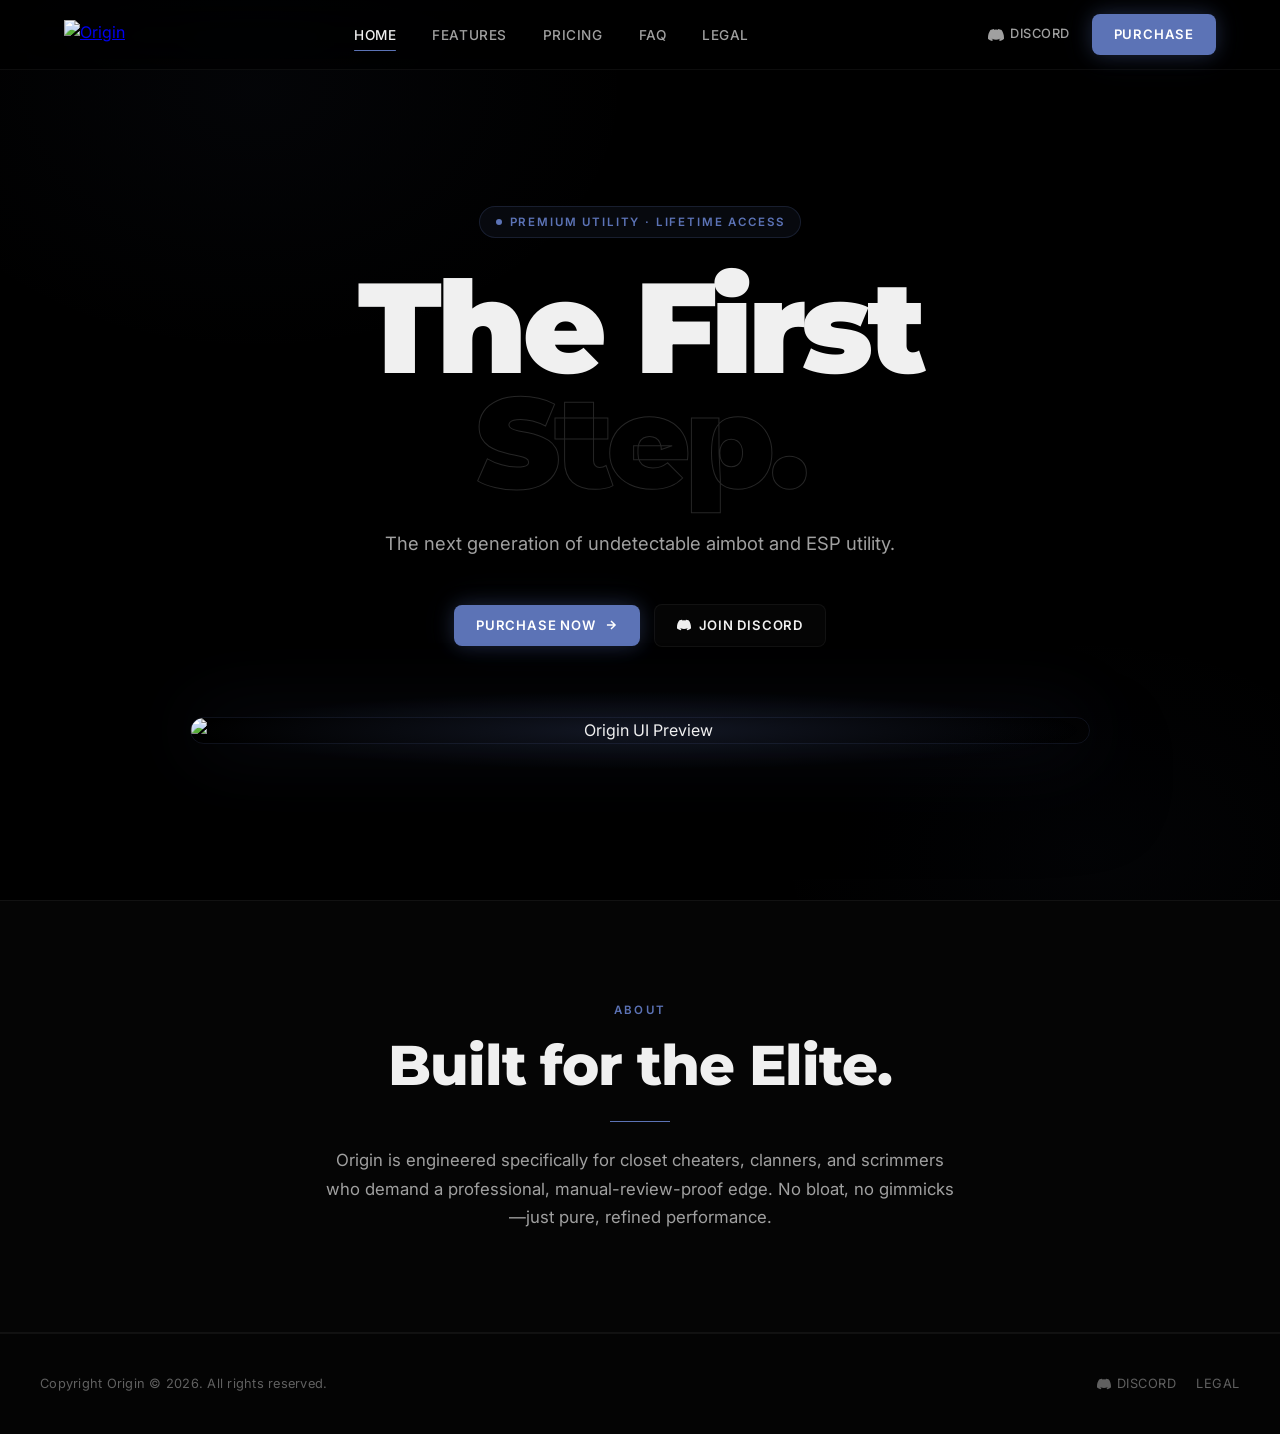
==== index.html @ 865470d0 "Update index.html" ====
<!DOCTYPE html>
<html lang="en">
<head>
  <meta charset="UTF-8" />
  <meta name="viewport" content="width=device-width, initial-scale=1.0" />
  <title>Origin | The First Step</title>
  <meta name="description" content="The next generation of undetectable aimbot and ESP utility." />

  <!-- Open Graph -->
  <meta property="og:title" content="Origin | The First Step" />
  <meta property="og:description" content="The next generation of undetectable aimbot and ESP utility." />
  <meta property="og:image" content="https://raw.githubusercontent.com/tryorigin/origin-stuffz/refs/heads/main/Untitled.png" />
  <meta property="og:type" content="website" />
  <meta name="theme-color" content="#5C73B6" />

  <link rel="stylesheet" href="style.css" />
  <link rel="preconnect" href="https://fonts.googleapis.com" />
  <link rel="preconnect" href="https://fonts.gstatic.com" crossorigin />
  <link href="https://fonts.googleapis.com/css2?family=Montserrat:wght@300;400;500;600;700;800;900&family=Inter:wght@300;400;500;600&display=swap" rel="stylesheet" />
</head>
<body>

<!-- Ambient Background -->
<div class="ambient-bg"></div>

<div class="page-wrapper">

  <!-- Navigation -->
  <nav>
    <div class="nav-inner">
      <a class="nav-logo" href="index.html">
        <img src="https://raw.githubusercontent.com/tryorigin/origin-stuffz/refs/heads/main/Untitled.png" alt="Origin" />
      </a>

      <ul class="nav-links">
        <li><a href="index.html">Home</a></li>
        <li><a href="features.html">Features</a></li>
        <li><a href="pricing.html">Pricing</a></li>
        <li><a href="faq.html">FAQ</a></li>
        <li><a href="legal.html">Legal</a></li>
      </ul>

      <div class="nav-right">
        <a class="nav-discord" href="https://discord.gg/GnJSjfkYec" target="_blank" rel="noopener">
          <svg viewBox="0 0 24 24" fill="currentColor"><path d="M20.317 4.37a19.791 19.791 0 0 0-4.885-1.515.074.074 0 0 0-.079.037c-.21.375-.444.864-.608 1.25a18.27 18.27 0 0 0-5.487 0 12.64 12.64 0 0 0-.617-1.25.077.077 0 0 0-.079-.037A19.736 19.736 0 0 0 3.677 4.37a.07.07 0 0 0-.032.027C.533 9.046-.32 13.58.099 18.057.1 18.08.11 18.1.12 18.12a19.9 19.9 0 0 0 5.993 3.03.078.078 0 0 0 .084-.028c.462-.63.874-1.295 1.226-1.994a.076.076 0 0 0-.041-.106 13.107 13.107 0 0 1-1.872-.892.077.077 0 0 1-.008-.128 10.2 10.2 0 0 0 .372-.292.074.074 0 0 1 .077-.01c3.928 1.793 8.18 1.793 12.062 0a.074.074 0 0 1 .078.01c.12.098.246.198.373.292a.077.077 0 0 1-.006.127 12.299 12.299 0 0 1-1.873.892.077.077 0 0 0-.041.107c.36.698.772 1.362 1.225 1.993a.076.076 0 0 0 .084.028 19.839 19.839 0 0 0 6.002-3.03.077.077 0 0 0 .032-.054c.5-5.177-.838-9.674-3.549-13.66a.061.061 0 0 0-.031-.03z"/></svg>
          Discord
        </a>
        <a class="btn btn-primary" href="pricing.html" target="_blank" rel="noopener">Purchase</a>
      </div>

      <button class="hamburger" id="hamburger" aria-label="Menu">
        <span></span><span></span><span></span>
      </button>
    </div>
  </nav>

  <!-- Mobile Menu -->
  <div class="mobile-menu" id="mobileMenu">
    <a href="index.html">Home</a>
    <a href="features.html">Features</a>
    <a href="pricing.html">Pricing</a>
    <a href="faq.html">FAQ</a>
    <a href="legal.html">Legal</a>
    <div class="mobile-menu-divider"></div>
    <a href="https://discord.gg/GnJSjfkYec" target="_blank" rel="noopener">Discord</a>
    <a class="btn btn-primary" href="pricing.html" target="_blank" rel="noopener">Purchase Now</a>
  </div>

  <main>
    <!-- Hero -->
    <section class="hero">
      <div class="hero-eyebrow reveal">Premium Utility &middot; Lifetime Access</div>

      <h1 class="hero-title reveal reveal-delay-1">
        The First<br /><span>Step.</span>
      </h1>

      <p class="hero-subtitle reveal reveal-delay-2">
        The next generation of undetectable aimbot and ESP utility.
      </p>

      <div class="hero-buttons reveal reveal-delay-3">
        <a class="btn btn-primary" href="pricing.html" target="_blank" rel="noopener">
          Purchase Now
          <svg width="14" height="14" viewBox="0 0 24 24" fill="none" stroke="currentColor" stroke-width="2.5"><path d="M5 12h14M12 5l7 7-7 7"/></svg>
        </a>
        <a class="btn btn-secondary" href="https://discord.gg/GnJSjfkYec" target="_blank" rel="noopener">
          <svg width="14" height="14" viewBox="0 0 24 24" fill="currentColor"><path d="M20.317 4.37a19.791 19.791 0 0 0-4.885-1.515.074.074 0 0 0-.079.037c-.21.375-.444.864-.608 1.25a18.27 18.27 0 0 0-5.487 0 12.64 12.64 0 0 0-.617-1.25.077.077 0 0 0-.079-.037A19.736 19.736 0 0 0 3.677 4.37a.07.07 0 0 0-.032.027C.533 9.046-.32 13.58.099 18.057.1 18.08.11 18.1.12 18.12a19.9 19.9 0 0 0 5.993 3.03.078.078 0 0 0 .084-.028c.462-.63.874-1.295 1.226-1.994a.076.076 0 0 0-.041-.106 13.107 13.107 0 0 1-1.872-.892.077.077 0 0 1-.008-.128 10.2 10.2 0 0 0 .372-.292.074.074 0 0 1 .077-.01c3.928 1.793 8.18 1.793 12.062 0a.074.074 0 0 1 .078.01c.12.098.246.198.373.292a.077.077 0 0 1-.006.127 12.299 12.299 0 0 1-1.873.892.077.077 0 0 0-.041.107c.36.698.772 1.362 1.225 1.993a.076.076 0 0 0 .084.028 19.839 19.839 0 0 0 6.002-3.03.077.077 0 0 0 .032-.054c.5-5.177-.838-9.674-3.549-13.66a.061.061 0 0 0-.031-.03z"/></svg>
          Join Discord
        </a>
      </div>

      <!-- UI Image -->
      <div class="hero-image-wrap reveal reveal-delay-4">
        <img
          src="https://raw.githubusercontent.com/tryorigin/origin-stuffz/refs/heads/main/Adobe%20Express%20-%20file.png"
          alt="Origin UI Preview"
          loading="lazy"
        />
      </div>
    </section>

    <!-- About -->
    <section class="about-section">
      <div class="section-inner">
        <span class="section-label reveal">About</span>
        <h2 class="section-title reveal reveal-delay-1">Built for the Elite.</h2>
        <div class="divider divider-center reveal reveal-delay-2"></div>
        <p class="section-subtitle reveal reveal-delay-3">
          Origin is engineered specifically for closet cheaters, clanners, and scrimmers who demand a professional, manual-review-proof edge. No bloat, no gimmicks—just pure, refined performance.
        </p>
      </div>
    </section>
  </main>

  <!-- Footer -->
  <footer>
    <div class="footer-inner">
      <span class="footer-copy">Copyright Origin &copy; 2026. All rights reserved.</span>
      <div class="footer-links">
        <a href="https://discord.gg/GnJSjfkYec" target="_blank" rel="noopener">
          <svg viewBox="0 0 24 24" fill="currentColor"><path d="M20.317 4.37a19.791 19.791 0 0 0-4.885-1.515.074.074 0 0 0-.079.037c-.21.375-.444.864-.608 1.25a18.27 18.27 0 0 0-5.487 0 12.64 12.64 0 0 0-.617-1.25.077.077 0 0 0-.079-.037A19.736 19.736 0 0 0 3.677 4.37a.07.07 0 0 0-.032.027C.533 9.046-.32 13.58.099 18.057.1 18.08.11 18.1.12 18.12a19.9 19.9 0 0 0 5.993 3.03.078.078 0 0 0 .084-.028c.462-.63.874-1.295 1.226-1.994a.076.076 0 0 0-.041-.106 13.107 13.107 0 0 1-1.872-.892.077.077 0 0 1-.008-.128 10.2 10.2 0 0 0 .372-.292.074.074 0 0 1 .077-.01c3.928 1.793 8.18 1.793 12.062 0a.074.074 0 0 1 .078.01c.12.098.246.198.373.292a.077.077 0 0 1-.006.127 12.299 12.299 0 0 1-1.873.892.077.077 0 0 0-.041.107c.36.698.772 1.362 1.225 1.993a.076.076 0 0 0 .084.028 19.839 19.839 0 0 0 6.002-3.03.077.077 0 0 0 .032-.054c.5-5.177-.838-9.674-3.549-13.66a.061.061 0 0 0-.031-.03z"/></svg>
          Discord
        </a>
        <a href="legal.html">Legal</a>
      </div>
    </div>
  </footer>

</div><!-- /.page-wrapper -->

<script src="script.js"></script>
</body>
</html>
---- style.css ----
/* ===== ORIGIN GLOBAL STYLESHEET ===== */

@import url('https://fonts.googleapis.com/css2?family=Montserrat:wght@300;400;500;600;700;800;900&family=Inter:wght@300;400;500;600&display=swap');

/* ===== RESET & BASE ===== */
*, *::before, *::after {
  margin: 0;
  padding: 0;
  box-sizing: border-box;
}

:root {
  --accent: #5C73B6;
  --accent-dim: rgba(92, 115, 182, 0.15);
  --accent-glow: rgba(92, 115, 182, 0.4);
  --bg: #000000;
  --bg-1: #050505;
  --bg-2: #0A0A0A;
  --glass-bg: rgba(255, 255, 255, 0.02);
  --glass-border: rgba(255, 255, 255, 0.05);
  --glass-border-hover: rgba(92, 115, 182, 0.35);
  --text-primary: #F0F0F0;
  --text-muted: #A0A0A0;
  --text-dim: #606060;
  --font-display: 'Montserrat', sans-serif;
  --font-body: 'Inter', sans-serif;
  --nav-h: 70px;
  --radius: 14px;
  --transition: 0.3s cubic-bezier(0.4, 0, 0.2, 1);
}

html {
  scroll-behavior: smooth;
  font-size: 16px;
}

body {
  background: var(--bg);
  color: var(--text-primary);
  font-family: var(--font-body);
  line-height: 1.6;
  min-height: 100vh;
  overflow-x: hidden;
  opacity: 0;
  transition: opacity 0.4s ease;
}

body.loaded {
  opacity: 1;
}

/* ===== SCROLLBAR ===== */
::-webkit-scrollbar {
  width: 6px;
}
::-webkit-scrollbar-track {
  background: var(--bg-1);
}
::-webkit-scrollbar-thumb {
  background: rgba(92, 115, 182, 0.4);
  border-radius: 3px;
}
::-webkit-scrollbar-thumb:hover {
  background: var(--accent);
}

/* ===== TEXT SELECTION ===== */
::selection {
  background: var(--accent);
  color: #fff;
}

/* ===== AMBIENT BACKGROUND ===== */
.ambient-bg {
  position: fixed;
  inset: 0;
  pointer-events: none;
  z-index: 0;
  overflow: hidden;
}

.ambient-bg::before {
  content: '';
  position: absolute;
  top: -20%;
  left: -10%;
  width: 60%;
  height: 60%;
  background: radial-gradient(ellipse at center, rgba(92, 115, 182, 0.04) 0%, transparent 70%);
  animation: pulse 8s ease-in-out infinite alternate;
  border-radius: 50%;
}

.ambient-bg::after {
  content: '';
  position: absolute;
  bottom: -20%;
  right: -10%;
  width: 50%;
  height: 50%;
  background: radial-gradient(ellipse at center, rgba(92, 115, 182, 0.03) 0%, transparent 70%);
  animation: pulse 10s ease-in-out infinite alternate-reverse;
  border-radius: 50%;
}

@keyframes pulse {
  0% { transform: scale(1) translate(0, 0); opacity: 0.6; }
  100% { transform: scale(1.15) translate(2%, 3%); opacity: 1; }
}

/* ===== MAIN CONTENT WRAPPER ===== */
.page-wrapper {
  position: relative;
  z-index: 1;
  min-height: 100vh;
  display: flex;
  flex-direction: column;
}

main {
  flex: 1;
}

/* ===== NAVIGATION ===== */
nav {
  position: fixed;
  top: 0;
  left: 0;
  right: 0;
  height: var(--nav-h);
  z-index: 100;
  backdrop-filter: blur(25px);
  -webkit-backdrop-filter: blur(25px);
  background: rgba(0, 0, 0, 0.6);
  border-bottom: 1px solid var(--glass-border);
  transition: background var(--transition);
}

.nav-inner {
  max-width: 1200px;
  margin: 0 auto;
  height: 100%;
  display: flex;
  align-items: center;
  justify-content: space-between;
  padding: 0 24px;
  gap: 20px;
}

.nav-logo img {
  height: 30px;
  display: block;
  filter: brightness(1);
  transition: filter var(--transition);
}
.nav-logo img:hover { filter: brightness(1.2); }

.nav-links {
  display: flex;
  align-items: center;
  gap: 8px;
  list-style: none;
}

.nav-links a {
  color: var(--text-muted);
  text-decoration: none;
  font-family: var(--font-body);
  font-size: 0.85rem;
  font-weight: 500;
  letter-spacing: 0.04em;
  padding: 6px 14px;
  border-radius: 6px;
  transition: color var(--transition), background var(--transition);
  text-transform: uppercase;
  position: relative;
}

.nav-links a:hover {
  color: var(--text-primary);
  background: rgba(255,255,255,0.03);
}

.nav-links a.active {
  color: var(--text-primary);
}

.nav-links a.active::after {
  content: '';
  position: absolute;
  bottom: -2px;
  left: 14px;
  right: 14px;
  height: 1px;
  background: var(--accent);
  border-radius: 1px;
}

.nav-right {
  display: flex;
  align-items: center;
  gap: 12px;
}

.nav-discord {
  color: var(--text-muted);
  text-decoration: none;
  font-size: 0.8rem;
  font-weight: 500;
  letter-spacing: 0.04em;
  text-transform: uppercase;
  display: flex;
  align-items: center;
  gap: 6px;
  padding: 6px 10px;
  border-radius: 6px;
  transition: color var(--transition);
}
.nav-discord:hover { color: var(--text-primary); }
.nav-discord svg { width: 16px; height: 16px; }

/* ===== BUTTONS ===== */
.btn {
  display: inline-flex;
  align-items: center;
  justify-content: center;
  gap: 8px;
  padding: 10px 22px;
  border-radius: 8px;
  font-family: var(--font-body);
  font-size: 0.82rem;
  font-weight: 600;
  letter-spacing: 0.06em;
  text-transform: uppercase;
  text-decoration: none;
  cursor: pointer;
  border: none;
  transition: all var(--transition);
  white-space: nowrap;
  position: relative;
  overflow: hidden;
}

.btn-primary {
  background: var(--accent);
  color: #fff;
  box-shadow: 0 0 20px rgba(92, 115, 182, 0.3), 0 0 40px rgba(92, 115, 182, 0.1);
}

.btn-primary:hover {
  background: #6a84cc;
  box-shadow: 0 0 30px rgba(92, 115, 182, 0.5), 0 0 60px rgba(92, 115, 182, 0.2);
  transform: translateY(-1px);
}

.btn-primary:active { transform: translateY(0); }

.btn-secondary {
  background: var(--glass-bg);
  color: var(--text-primary);
  border: 1px solid var(--glass-border);
  backdrop-filter: blur(10px);
}

.btn-secondary:hover {
  border-color: rgba(92, 115, 182, 0.3);
  background: rgba(92, 115, 182, 0.06);
  color: #fff;
}

/* ===== HAMBURGER MENU ===== */
.hamburger {
  display: none;
  flex-direction: column;
  gap: 5px;
  cursor: pointer;
  padding: 8px;
  border-radius: 6px;
  background: none;
  border: none;
  transition: background var(--transition);
}
.hamburger:hover { background: rgba(255,255,255,0.04); }
.hamburger span {
  display: block;
  width: 22px;
  height: 1.5px;
  background: var(--text-muted);
  border-radius: 2px;
  transition: all 0.3s ease;
}
.hamburger.open span:nth-child(1) { transform: translateY(6.5px) rotate(45deg); }
.hamburger.open span:nth-child(2) { opacity: 0; }
.hamburger.open span:nth-child(3) { transform: translateY(-6.5px) rotate(-45deg); }

.mobile-menu {
  display: none;
  position: fixed;
  top: var(--nav-h);
  left: 0;
  right: 0;
  background: rgba(5, 5, 5, 0.97);
  backdrop-filter: blur(25px);
  border-bottom: 1px solid var(--glass-border);
  z-index: 99;
  padding: 20px 24px 30px;
  flex-direction: column;
  gap: 4px;
}

.mobile-menu.open { display: flex; }

.mobile-menu a {
  color: var(--text-muted);
  text-decoration: none;
  font-size: 0.9rem;
  font-weight: 500;
  letter-spacing: 0.04em;
  text-transform: uppercase;
  padding: 12px 14px;
  border-radius: 8px;
  transition: all var(--transition);
  border: 1px solid transparent;
}

.mobile-menu a:hover,
.mobile-menu a.active {
  color: var(--text-primary);
  background: var(--glass-bg);
  border-color: var(--glass-border);
}

.mobile-menu-divider {
  height: 1px;
  background: var(--glass-border);
  margin: 12px 0;
}

.mobile-menu .btn {
  width: 100%;
  margin-top: 4px;
}

/* ===== SECTIONS ===== */
section {
  padding: 100px 24px;
}

.section-inner {
  max-width: 1200px;
  margin: 0 auto;
}

.section-label {
  font-family: var(--font-body);
  font-size: 0.72rem;
  font-weight: 600;
  letter-spacing: 0.18em;
  text-transform: uppercase;
  color: var(--accent);
  margin-bottom: 16px;
  display: block;
}

.section-title {
  font-family: var(--font-display);
  font-size: clamp(2rem, 5vw, 3.5rem);
  font-weight: 800;
  letter-spacing: -0.02em;
  color: var(--text-primary);
  line-height: 1.1;
  margin-bottom: 20px;
}

.section-subtitle {
  font-size: 1rem;
  color: var(--text-muted);
  max-width: 560px;
  line-height: 1.7;
}

/* ===== GLASS CARD ===== */
.glass-card {
  background: var(--glass-bg);
  border: 1px solid var(--glass-border);
  border-radius: var(--radius);
  backdrop-filter: blur(25px);
  -webkit-backdrop-filter: blur(25px);
  transition: border-color var(--transition), box-shadow var(--transition);
  position: relative;
  overflow: hidden;
}

.glass-card:hover {
  border-color: var(--glass-border-hover);
}

/* Mouse glow effect on cards */
.glass-card .card-glow {
  position: absolute;
  inset: 0;
  pointer-events: none;
  opacity: 0;
  transition: opacity 0.3s ease;
  border-radius: var(--radius);
}

.glass-card:hover .card-glow {
  opacity: 1;
}

/* ===== SCROLL ANIMATIONS ===== */
.reveal {
  opacity: 0;
  transform: translateY(30px);
  transition: opacity 0.7s cubic-bezier(0.4, 0, 0.2, 1), transform 0.7s cubic-bezier(0.4, 0, 0.2, 1);
}

.reveal.visible {
  opacity: 1;
  transform: translateY(0);
}

.reveal-delay-1 { transition-delay: 0.1s; }
.reveal-delay-2 { transition-delay: 0.2s; }
.reveal-delay-3 { transition-delay: 0.3s; }
.reveal-delay-4 { transition-delay: 0.4s; }
.reveal-delay-5 { transition-delay: 0.5s; }

/* ===== DIVIDER ===== */
.divider {
  width: 60px;
  height: 1px;
  background: var(--accent);
  opacity: 0.4;
  margin: 24px 0;
}

.divider-center { margin: 24px auto; }

/* ===== FOOTER ===== */
footer {
  border-top: 1px solid var(--glass-border);
  padding: 40px 24px;
  background: rgba(5,5,5,0.8);
  position: relative;
  z-index: 1;
}

.footer-inner {
  max-width: 1200px;
  margin: 0 auto;
  display: flex;
  align-items: center;
  justify-content: space-between;
  flex-wrap: wrap;
  gap: 16px;
}

.footer-copy {
  font-size: 0.8rem;
  color: var(--text-dim);
  letter-spacing: 0.02em;
}

.footer-links {
  display: flex;
  gap: 20px;
}

.footer-links a {
  color: var(--text-dim);
  text-decoration: none;
  font-size: 0.8rem;
  letter-spacing: 0.04em;
  text-transform: uppercase;
  transition: color var(--transition);
  display: flex;
  align-items: center;
  gap: 6px;
}

.footer-links a:hover { color: var(--text-muted); }
.footer-links a svg { width: 14px; height: 14px; }

/* ===== PAGE HERO ===== */
.page-hero {
  padding: 160px 24px 80px;
  text-align: center;
  position: relative;
}

.page-hero-inner {
  max-width: 800px;
  margin: 0 auto;
}

/* ===== UTILITY ===== */
.text-center { text-align: center; }
.text-accent { color: var(--accent); }

/* ===== HERO SECTION (index.html) ===== */
.hero {
  min-height: 100vh;
  display: flex;
  flex-direction: column;
  align-items: center;
  justify-content: center;
  padding: calc(var(--nav-h) + 60px) 24px 80px;
  text-align: center;
  position: relative;
}

.hero-eyebrow {
  display: inline-flex;
  align-items: center;
  gap: 8px;
  background: rgba(92, 115, 182, 0.08);
  border: 1px solid rgba(92, 115, 182, 0.2);
  padding: 6px 16px;
  border-radius: 100px;
  font-size: 0.72rem;
  font-weight: 600;
  letter-spacing: 0.16em;
  text-transform: uppercase;
  color: var(--accent);
  margin-bottom: 32px;
}

.hero-eyebrow::before {
  content: '';
  width: 6px;
  height: 6px;
  background: var(--accent);
  border-radius: 50%;
  animation: blink 2s ease infinite;
}

@keyframes blink {
  0%, 100% { opacity: 1; }
  50% { opacity: 0.3; }
}

.hero-title {
  font-family: var(--font-display);
  font-size: clamp(3.5rem, 10vw, 8rem);
  font-weight: 900;
  letter-spacing: -0.04em;
  line-height: 0.9;
  color: var(--text-primary);
  margin-bottom: 28px;
}

.hero-title span {
  color: transparent;
  -webkit-text-stroke: 1px rgba(255,255,255,0.15);
}

.hero-subtitle {
  font-size: clamp(0.95rem, 2vw, 1.15rem);
  color: var(--text-muted);
  max-width: 520px;
  margin: 0 auto 44px;
  line-height: 1.7;
  font-weight: 400;
}

.hero-buttons {
  display: flex;
  align-items: center;
  justify-content: center;
  gap: 14px;
  flex-wrap: wrap;
  margin-bottom: 70px;
}

.hero-image-wrap {
  position: relative;
  display: inline-block;
  max-width: 900px;
  width: 100%;
}

.hero-image-wrap::before {
  content: '';
  position: absolute;
  inset: -30px;
  background: radial-gradient(ellipse at center, rgba(92, 115, 182, 0.2) 0%, transparent 65%);
  pointer-events: none;
  z-index: -1;
}

.hero-image-wrap img {
  width: 100%;
  border-radius: var(--radius);
  border: 1px solid rgba(92, 115, 182, 0.15);
  box-shadow: 0 0 80px rgba(92, 115, 182, 0.15), 0 40px 80px rgba(0,0,0,0.5);
  display: block;
}

/* ===== ABOUT SECTION ===== */
.about-section {
  padding: 100px 24px;
  text-align: center;
  background: var(--bg-1);
  border-top: 1px solid var(--glass-border);
  border-bottom: 1px solid var(--glass-border);
}

.about-section .section-subtitle {
  max-width: 640px;
  margin: 0 auto;
  font-size: 1.05rem;
}

/* ===== FEATURES GRID ===== */
.features-grid {
  display: grid;
  grid-template-columns: repeat(3, 1fr);
  gap: 16px;
  margin-top: 60px;
}

.feature-card {
  padding: 36px 30px;
  display: flex;
  flex-direction: column;
  gap: 16px;
}

.feature-icon {
  width: 44px;
  height: 44px;
  background: rgba(92, 115, 182, 0.1);
  border: 1px solid rgba(92, 115, 182, 0.2);
  border-radius: 10px;
  display: flex;
  align-items: center;
  justify-content: center;
  color: var(--accent);
  flex-shrink: 0;
}

.feature-icon svg {
  width: 20px;
  height: 20px;
}

.feature-title {
  font-family: var(--font-display);
  font-size: 1.05rem;
  font-weight: 700;
  letter-spacing: -0.01em;
  color: var(--text-primary);
}

.feature-desc {
  font-size: 0.875rem;
  color: var(--text-muted);
  line-height: 1.7;
}

/* ===== PRICING GRID ===== */
.pricing-grid {
  display: grid;
  grid-template-columns: repeat(3, 1fr);
  gap: 20px;
  align-items: center;
  margin-top: 60px;
}

.pricing-card {
  padding: 40px 32px;
  display: flex;
  flex-direction: column;
  gap: 0;
}

.pricing-card.featured {
  border-color: rgba(92, 115, 182, 0.5) !important;
  box-shadow: 0 0 60px rgba(92, 115, 182, 0.12), inset 0 0 60px rgba(92, 115, 182, 0.03);
  transform: scale(1.04);
  z-index: 1;
}

.pricing-badge {
  display: inline-flex;
  align-items: center;
  background: var(--accent);
  color: #fff;
  font-size: 0.65rem;
  font-weight: 700;
  letter-spacing: 0.14em;
  text-transform: uppercase;
  padding: 4px 10px;
  border-radius: 100px;
  margin-bottom: 20px;
  width: fit-content;
}

.pricing-tier {
  font-size: 0.72rem;
  font-weight: 600;
  letter-spacing: 0.14em;
  text-transform: uppercase;
  color: var(--accent);
  margin-bottom: 8px;
}

.pricing-price {
  font-family: var(--font-display);
  font-size: 3rem;
  font-weight: 900;
  letter-spacing: -0.04em;
  color: var(--text-primary);
  line-height: 1;
  margin-bottom: 4px;
}

.pricing-price sup {
  font-size: 1.4rem;
  vertical-align: top;
  margin-top: 8px;
  font-weight: 600;
  color: var(--text-muted);
}

.pricing-cycle {
  font-size: 0.8rem;
  color: var(--text-dim);
  margin-bottom: 28px;
  letter-spacing: 0.04em;
}

.pricing-divider {
  height: 1px;
  background: var(--glass-border);
  margin-bottom: 28px;
}

.pricing-features {
  list-style: none;
  display: flex;
  flex-direction: column;
  gap: 12px;
  margin-bottom: 32px;
  flex: 1;
}

.pricing-features li {
  display: flex;
  align-items: flex-start;
  gap: 10px;
  font-size: 0.875rem;
  color: var(--text-muted);
  line-height: 1.5;
}

.pricing-features li svg {
  width: 16px;
  height: 16px;
  color: var(--accent);
  flex-shrink: 0;
  margin-top: 2px;
}

/* ===== FAQ ACCORDION ===== */
.faq-list {
  display: flex;
  flex-direction: column;
  gap: 8px;
  margin-top: 60px;
  max-width: 800px;
  margin-left: auto;
  margin-right: auto;
}

.faq-item {
  background: var(--glass-bg);
  border: 1px solid var(--glass-border);
  border-radius: var(--radius);
  overflow: hidden;
  transition: border-color var(--transition);
}

.faq-item:hover {
  border-color: rgba(92, 115, 182, 0.2);
}

.faq-item.open {
  border-color: rgba(92, 115, 182, 0.3);
}

.faq-question {
  width: 100%;
  background: none;
  border: none;
  cursor: pointer;
  padding: 22px 28px;
  display: flex;
  align-items: center;
  justify-content: space-between;
  gap: 16px;
  text-align: left;
  color: var(--text-primary);
  font-family: var(--font-body);
  font-size: 0.95rem;
  font-weight: 500;
  transition: color var(--transition);
}

.faq-question:hover { color: #fff; }

.faq-icon {
  width: 20px;
  height: 20px;
  border: 1px solid rgba(92, 115, 182, 0.3);
  border-radius: 50%;
  display: flex;
  align-items: center;
  justify-content: center;
  flex-shrink: 0;
  transition: all var(--transition);
  color: var(--accent);
}

.faq-item.open .faq-icon {
  background: rgba(92, 115, 182, 0.15);
  transform: rotate(45deg);
}

.faq-icon svg {
  width: 10px;
  height: 10px;
}

.faq-answer {
  max-height: 0;
  overflow: hidden;
  transition: max-height 0.4s cubic-bezier(0.4, 0, 0.2, 1);
}

.faq-answer-inner {
  padding: 0 28px 24px;
  font-size: 0.9rem;
  color: var(--text-muted);
  line-height: 1.75;
  border-top: 1px solid var(--glass-border);
  padding-top: 20px;
}

/* ===== LEGAL TABS ===== */
.legal-layout {
  display: grid;
  grid-template-columns: 220px 1fr;
  gap: 32px;
  margin-top: 60px;
  align-items: start;
}

.legal-sidebar {
  position: sticky;
  top: calc(var(--nav-h) + 24px);
  display: flex;
  flex-direction: column;
  gap: 6px;
}

.legal-tab {
  background: none;
  border: 1px solid var(--glass-border);
  border-radius: 8px;
  padding: 12px 18px;
  color: var(--text-muted);
  font-family: var(--font-body);
  font-size: 0.82rem;
  font-weight: 500;
  letter-spacing: 0.04em;
  cursor: pointer;
  text-align: left;
  transition: all var(--transition);
  display: flex;
  align-items: center;
  gap: 10px;
}

.legal-tab:hover {
  color: var(--text-primary);
  border-color: rgba(92, 115, 182, 0.25);
  background: rgba(92, 115, 182, 0.04);
}

.legal-tab.active {
  color: var(--text-primary);
  border-color: rgba(92, 115, 182, 0.4);
  background: rgba(92, 115, 182, 0.07);
}

.legal-content {
  background: var(--glass-bg);
  border: 1px solid var(--glass-border);
  border-radius: var(--radius);
  padding: 48px 44px;
}

.legal-doc { display: none; }
.legal-doc.active { display: block; }

.legal-doc h2 {
  font-family: var(--font-display);
  font-size: 1.4rem;
  font-weight: 700;
  color: var(--text-primary);
  margin-bottom: 24px;
  letter-spacing: -0.01em;
}

.legal-doc h3 {
  font-size: 0.85rem;
  font-weight: 700;
  letter-spacing: 0.08em;
  text-transform: uppercase;
  color: var(--accent);
  margin-top: 28px;
  margin-bottom: 14px;
}

.legal-doc p, .legal-doc li {
  font-size: 0.9rem;
  color: var(--text-muted);
  line-height: 1.8;
}

.legal-doc ul {
  list-style: none;
  padding: 0;
  display: flex;
  flex-direction: column;
  gap: 8px;
}

.legal-doc ul li {
  padding-left: 18px;
  position: relative;
}

.legal-doc ul li::before {
  content: '—';
  position: absolute;
  left: 0;
  color: var(--text-dim);
  font-size: 0.8rem;
}

.legal-doc strong {
  color: var(--text-primary);
  font-weight: 600;
}

.legal-doc hr {
  border: none;
  border-top: 1px solid var(--glass-border);
  margin: 28px 0;
}

/* ===== RESPONSIVE ===== */
@media (max-width: 900px) {
  .features-grid { grid-template-columns: repeat(2, 1fr); }
  .pricing-grid { grid-template-columns: 1fr; max-width: 420px; margin-left: auto; margin-right: auto; }
  .pricing-card.featured { transform: none; }
  .legal-layout { grid-template-columns: 1fr; }
  .legal-sidebar { position: static; flex-direction: row; flex-wrap: wrap; }
  .legal-content { padding: 30px 24px; }
}

@media (max-width: 768px) {
  .nav-links, .nav-right { display: none; }
  .hamburger { display: flex; }
  .features-grid { grid-template-columns: 1fr; }
  section { padding: 70px 20px; }
  .page-hero { padding: 140px 20px 60px; }
}

@media (max-width: 480px) {
  .hero-title { letter-spacing: -0.03em; }
  .hero-buttons { flex-direction: column; align-items: stretch; }
  .hero-buttons .btn { width: 100%; justify-content: center; }
  .footer-inner { flex-direction: column; text-align: center; align-items: center; }
}
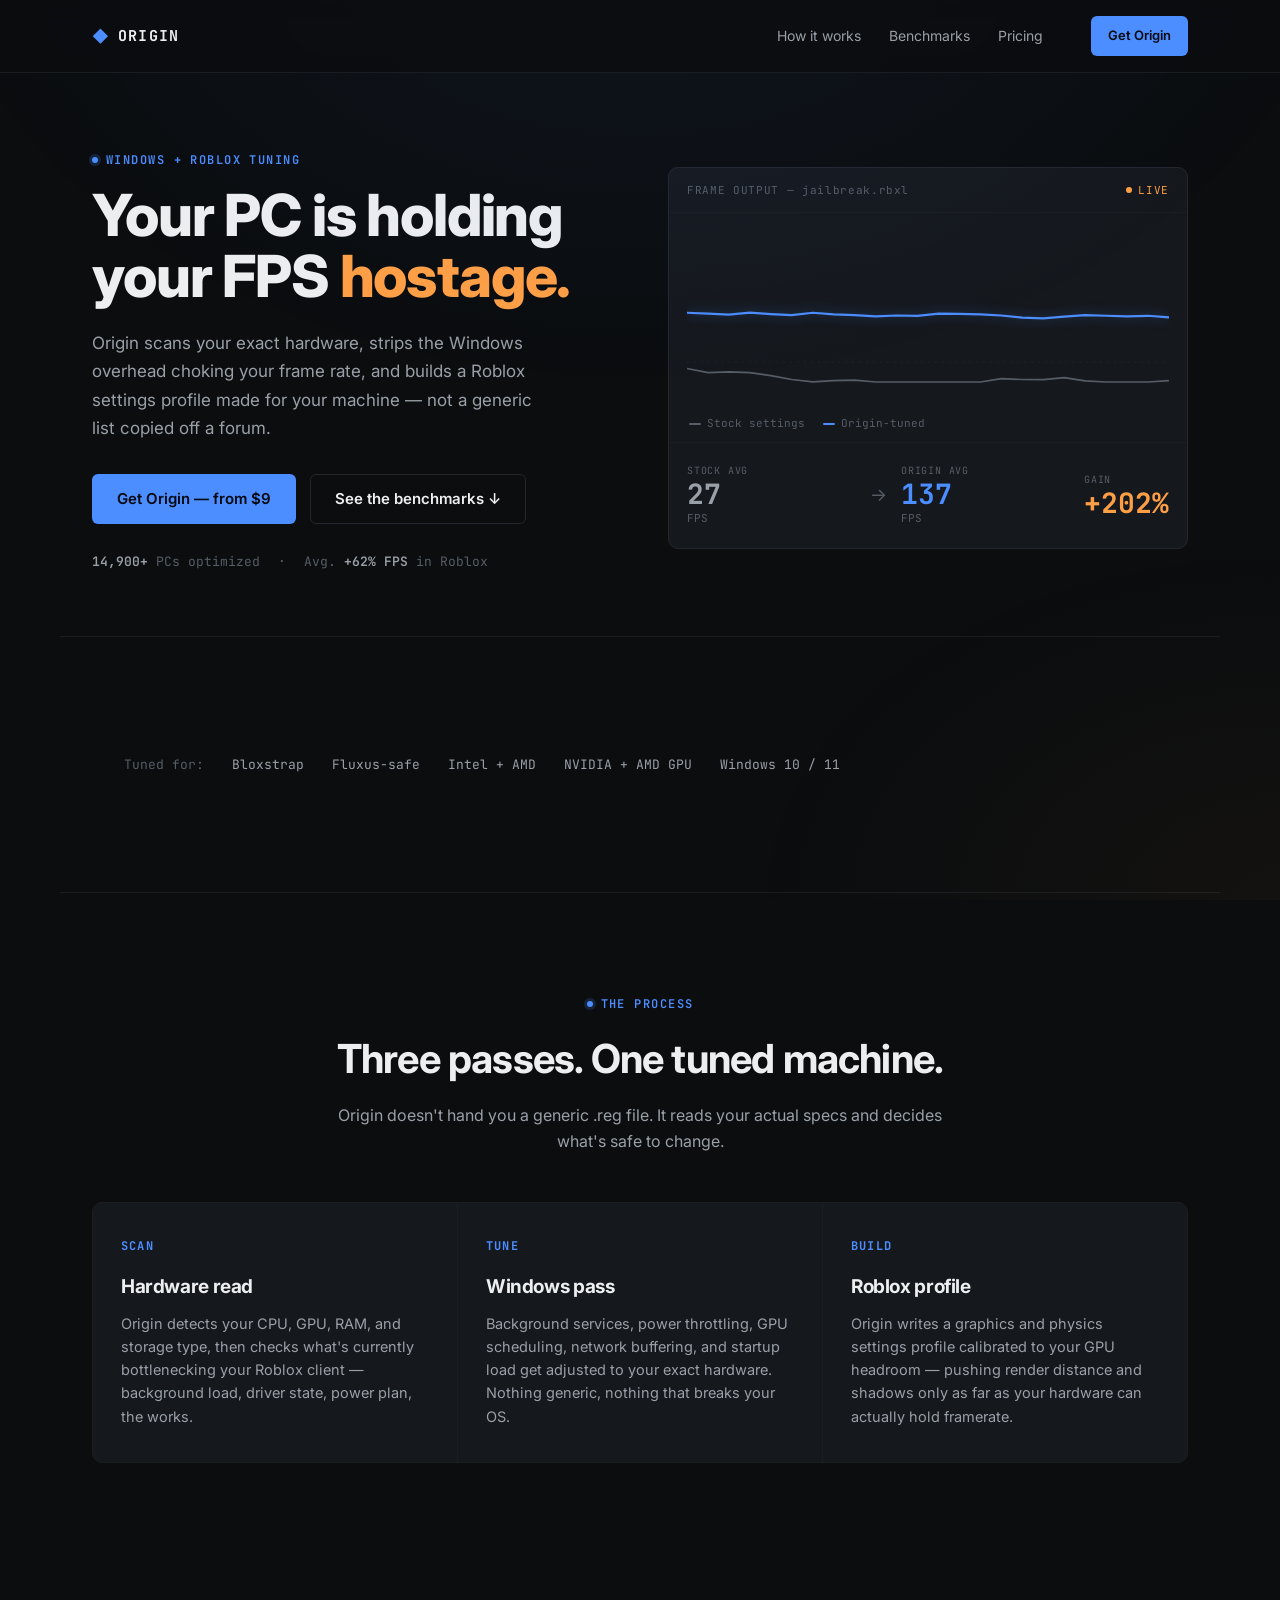
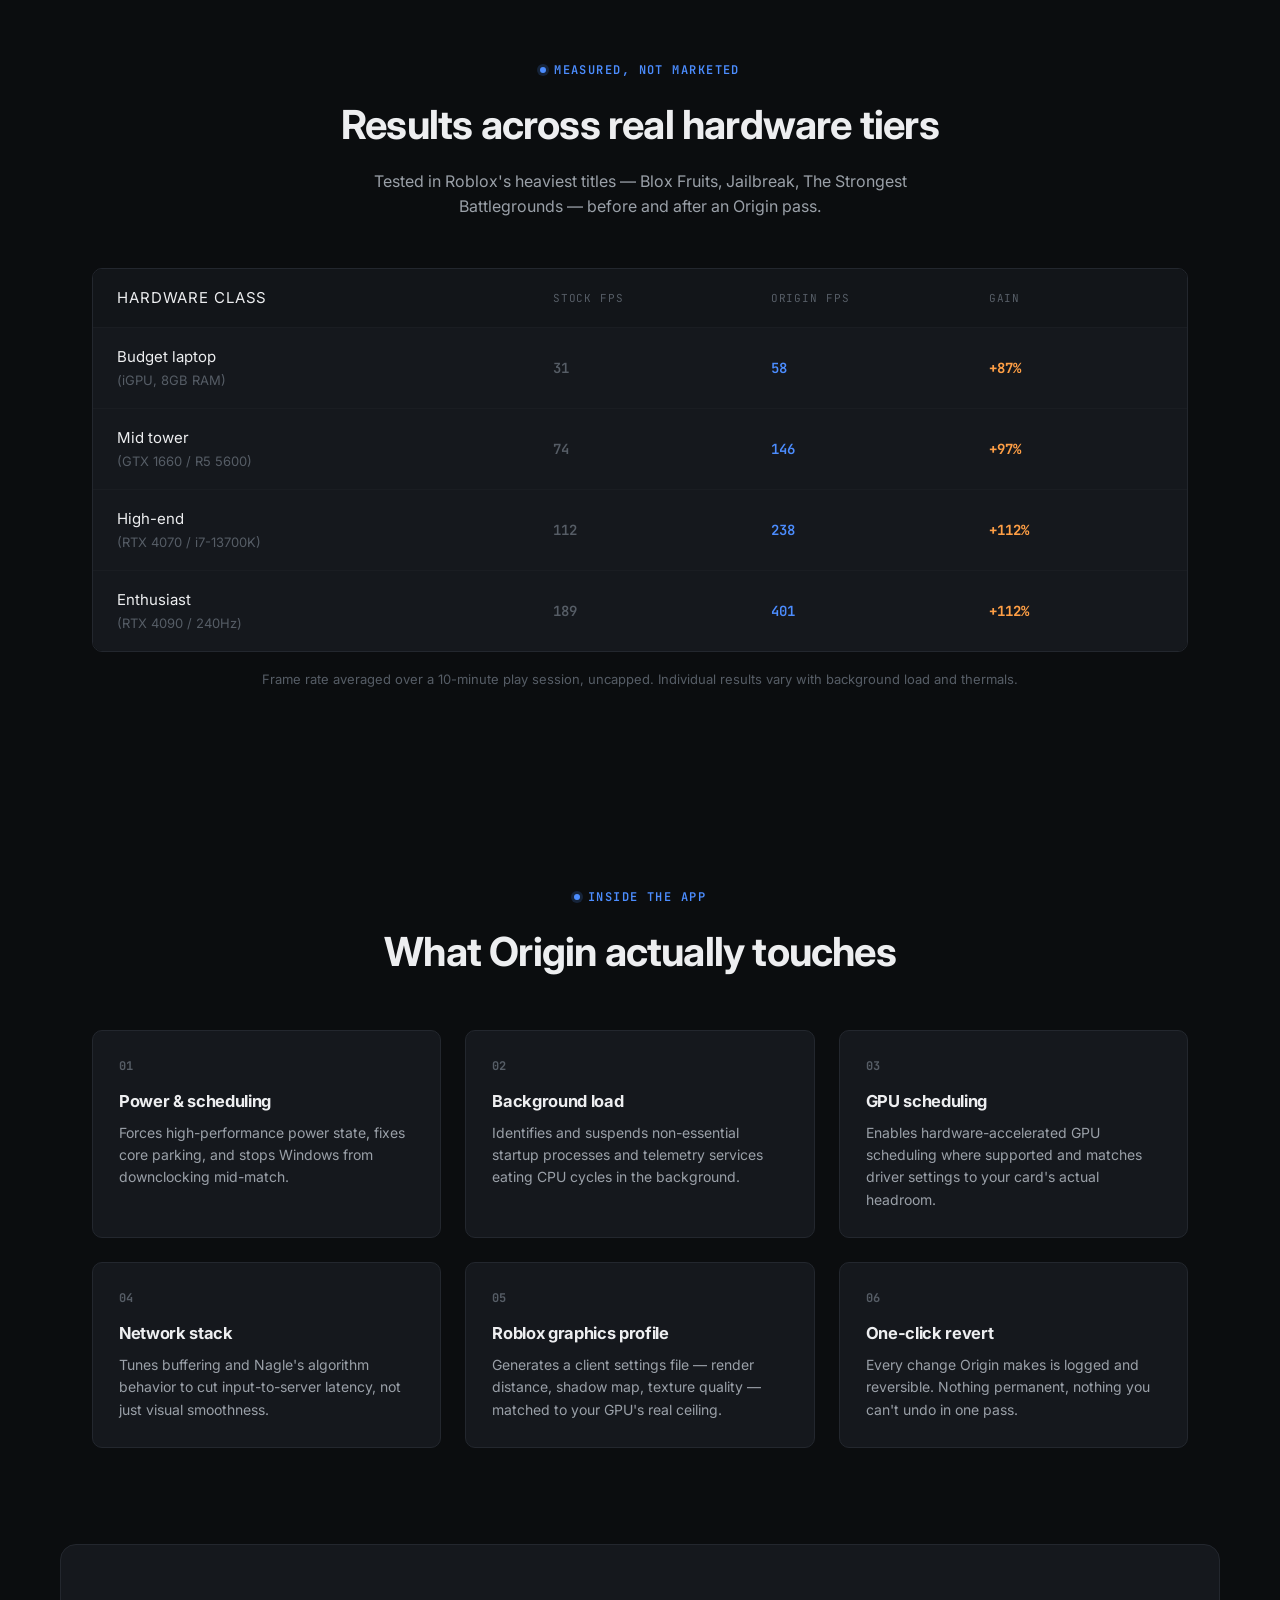
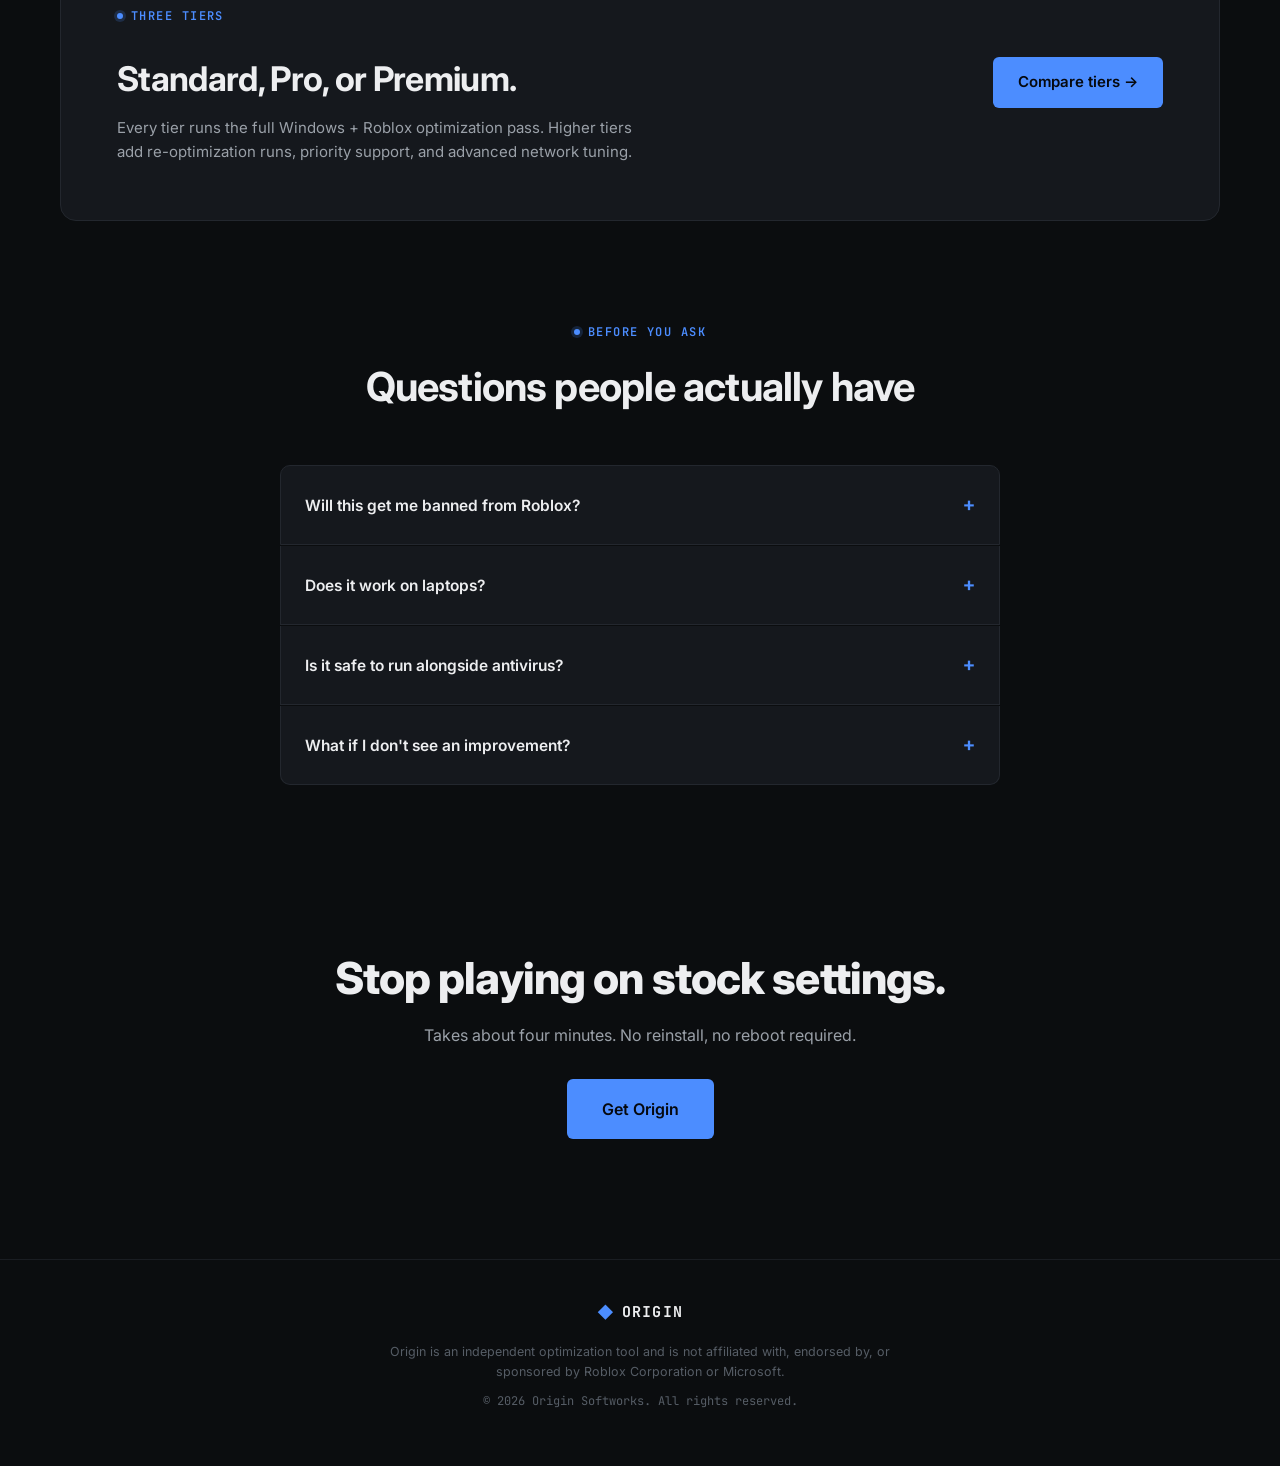
==== commit 75eb4e66: "Add files via upload" ====
--- a/index.html
+++ b/index.html
@@ -1,133 +1,271 @@
 <!DOCTYPE html>
 <html lang="en">
 <head>
-  <meta charset="UTF-8" />
-  <meta name="viewport" content="width=device-width, initial-scale=1.0" />
-  <title>Origin | The First Step</title>
-  <meta name="description" content="The next generation of undetectable aimbot and ESP utility." />
-
-  <!-- Open Graph -->
-  <meta property="og:title" content="Origin | The First Step" />
-  <meta property="og:description" content="The next generation of undetectable aimbot and ESP utility." />
-  <meta property="og:image" content="https://raw.githubusercontent.com/tryorigin/origin-stuffz/refs/heads/main/Untitled.png" />
-  <meta property="og:type" content="website" />
-  <meta name="theme-color" content="#5C73B6" />
-
-  <link rel="stylesheet" href="style.css" />
-  <link rel="preconnect" href="https://fonts.googleapis.com" />
-  <link rel="preconnect" href="https://fonts.gstatic.com" crossorigin />
-  <link href="https://fonts.googleapis.com/css2?family=Montserrat:wght@300;400;500;600;700;800;900&family=Inter:wght@300;400;500;600&display=swap" rel="stylesheet" />
+<meta charset="UTF-8">
+<meta name="viewport" content="width=device-width, initial-scale=1.0">
+<title>Origin — PC & Roblox FPS Optimizer</title>
+<meta name="description" content="Origin tunes your Windows settings and builds custom Roblox graphics settings for your exact hardware. More FPS, less input lag.">
+<link rel="icon" href="data:image/svg+xml,<svg xmlns=%22http://www.w3.org/2000/svg%22 viewBox=%220 0 100 100%22><text y=%22.9em%22 font-size=%2290%22 fill=%22%234C8DFF%22>◆</text></svg>">
+<link rel="preconnect" href="https://fonts.googleapis.com">
+<link rel="preconnect" href="https://fonts.gstatic.com" crossorigin>
+<link href="https://fonts.googleapis.com/css2?family=JetBrains+Mono:wght@400;500;600;700&family=Inter:wght@400;500;600;700;800&display=swap" rel="stylesheet">
+<link rel="stylesheet" href="styles.css">
 </head>
 <body>
 
-<!-- Ambient Background -->
-<div class="ambient-bg"></div>
-
-<div class="page-wrapper">
-
-  <!-- Navigation -->
-  <nav>
-    <div class="nav-inner">
-      <a class="nav-logo" href="index.html">
-        <img src="https://raw.githubusercontent.com/tryorigin/origin-stuffz/refs/heads/main/Untitled.png" alt="Origin" />
-      </a>
-
-      <ul class="nav-links">
-        <li><a href="index.html">Home</a></li>
-        <li><a href="features.html">Features</a></li>
-        <li><a href="pricing.html">Pricing</a></li>
-        <li><a href="faq.html">FAQ</a></li>
-        <li><a href="legal.html">Legal</a></li>
-      </ul>
-
-      <div class="nav-right">
-        <a class="nav-discord" href="https://discord.gg/GnJSjfkYec" target="_blank" rel="noopener">
-          <svg viewBox="0 0 24 24" fill="currentColor"><path d="M20.317 4.37a19.791 19.791 0 0 0-4.885-1.515.074.074 0 0 0-.079.037c-.21.375-.444.864-.608 1.25a18.27 18.27 0 0 0-5.487 0 12.64 12.64 0 0 0-.617-1.25.077.077 0 0 0-.079-.037A19.736 19.736 0 0 0 3.677 4.37a.07.07 0 0 0-.032.027C.533 9.046-.32 13.58.099 18.057.1 18.08.11 18.1.12 18.12a19.9 19.9 0 0 0 5.993 3.03.078.078 0 0 0 .084-.028c.462-.63.874-1.295 1.226-1.994a.076.076 0 0 0-.041-.106 13.107 13.107 0 0 1-1.872-.892.077.077 0 0 1-.008-.128 10.2 10.2 0 0 0 .372-.292.074.074 0 0 1 .077-.01c3.928 1.793 8.18 1.793 12.062 0a.074.074 0 0 1 .078.01c.12.098.246.198.373.292a.077.077 0 0 1-.006.127 12.299 12.299 0 0 1-1.873.892.077.077 0 0 0-.041.107c.36.698.772 1.362 1.225 1.993a.076.076 0 0 0 .084.028 19.839 19.839 0 0 0 6.002-3.03.077.077 0 0 0 .032-.054c.5-5.177-.838-9.674-3.549-13.66a.061.061 0 0 0-.031-.03z"/></svg>
-          Discord
-        </a>
-        <a class="btn btn-primary" href="pricing.html" target="_blank" rel="noopener">Purchase</a>
-      </div>
-
-      <button class="hamburger" id="hamburger" aria-label="Menu">
-        <span></span><span></span><span></span>
-      </button>
-    </div>
-  </nav>
-
-  <!-- Mobile Menu -->
-  <div class="mobile-menu" id="mobileMenu">
-    <a href="index.html">Home</a>
-    <a href="features.html">Features</a>
-    <a href="pricing.html">Pricing</a>
-    <a href="faq.html">FAQ</a>
-    <a href="legal.html">Legal</a>
-    <div class="mobile-menu-divider"></div>
-    <a href="https://discord.gg/GnJSjfkYec" target="_blank" rel="noopener">Discord</a>
-    <a class="btn btn-primary" href="pricing.html" target="_blank" rel="noopener">Purchase Now</a>
+<div class="grain"></div>
+
+<header class="nav">
+  <div class="nav-inner">
+    <a href="index.html" class="logo">
+      <span class="logo-mark">◆</span>
+      <span class="logo-text">ORIGIN</span>
+    </a>
+    <nav class="nav-links">
+      <a href="#how">How it works</a>
+      <a href="#benchmarks">Benchmarks</a>
+      <a href="#tiers">Pricing</a>
+    </nav>
+    <a href="purchase.html" class="btn btn-primary btn-small">Get Origin</a>
   </div>
-
-  <main>
-    <!-- Hero -->
-    <section class="hero">
-      <div class="hero-eyebrow reveal">Premium Utility &middot; Lifetime Access</div>
-
-      <h1 class="hero-title reveal reveal-delay-1">
-        The First<br /><span>Step.</span>
-      </h1>
-
-      <p class="hero-subtitle reveal reveal-delay-2">
-        The next generation of undetectable aimbot and ESP utility.
-      </p>
-
-      <div class="hero-buttons reveal reveal-delay-3">
-        <a class="btn btn-primary" href="pricing.html" target="_blank" rel="noopener">
-          Purchase Now
-          <svg width="14" height="14" viewBox="0 0 24 24" fill="none" stroke="currentColor" stroke-width="2.5"><path d="M5 12h14M12 5l7 7-7 7"/></svg>
-        </a>
-        <a class="btn btn-secondary" href="https://discord.gg/GnJSjfkYec" target="_blank" rel="noopener">
-          <svg width="14" height="14" viewBox="0 0 24 24" fill="currentColor"><path d="M20.317 4.37a19.791 19.791 0 0 0-4.885-1.515.074.074 0 0 0-.079.037c-.21.375-.444.864-.608 1.25a18.27 18.27 0 0 0-5.487 0 12.64 12.64 0 0 0-.617-1.25.077.077 0 0 0-.079-.037A19.736 19.736 0 0 0 3.677 4.37a.07.07 0 0 0-.032.027C.533 9.046-.32 13.58.099 18.057.1 18.08.11 18.1.12 18.12a19.9 19.9 0 0 0 5.993 3.03.078.078 0 0 0 .084-.028c.462-.63.874-1.295 1.226-1.994a.076.076 0 0 0-.041-.106 13.107 13.107 0 0 1-1.872-.892.077.077 0 0 1-.008-.128 10.2 10.2 0 0 0 .372-.292.074.074 0 0 1 .077-.01c3.928 1.793 8.18 1.793 12.062 0a.074.074 0 0 1 .078.01c.12.098.246.198.373.292a.077.077 0 0 1-.006.127 12.299 12.299 0 0 1-1.873.892.077.077 0 0 0-.041.107c.36.698.772 1.362 1.225 1.993a.076.076 0 0 0 .084.028 19.839 19.839 0 0 0 6.002-3.03.077.077 0 0 0 .032-.054c.5-5.177-.838-9.674-3.549-13.66a.061.061 0 0 0-.031-.03z"/></svg>
-          Join Discord
-        </a>
-      </div>
-
-      <!-- UI Image -->
-      <div class="hero-image-wrap reveal reveal-delay-4">
-        <img
-          src="https://raw.githubusercontent.com/tryorigin/origin-stuffz/refs/heads/main/Adobe%20Express%20-%20file.png"
-          alt="Origin UI Preview"
-          loading="lazy"
-        />
-      </div>
-    </section>
-
-    <!-- About -->
-    <section class="about-section">
-      <div class="section-inner">
-        <span class="section-label reveal">About</span>
-        <h2 class="section-title reveal reveal-delay-1">Built for the Elite.</h2>
-        <div class="divider divider-center reveal reveal-delay-2"></div>
-        <p class="section-subtitle reveal reveal-delay-3">
-          Origin is engineered specifically for closet cheaters, clanners, and scrimmers who demand a professional, manual-review-proof edge. No bloat, no gimmicks—just pure, refined performance.
-        </p>
-      </div>
-    </section>
-  </main>
-
-  <!-- Footer -->
-  <footer>
-    <div class="footer-inner">
-      <span class="footer-copy">Copyright Origin &copy; 2026. All rights reserved.</span>
-      <div class="footer-links">
-        <a href="https://discord.gg/GnJSjfkYec" target="_blank" rel="noopener">
-          <svg viewBox="0 0 24 24" fill="currentColor"><path d="M20.317 4.37a19.791 19.791 0 0 0-4.885-1.515.074.074 0 0 0-.079.037c-.21.375-.444.864-.608 1.25a18.27 18.27 0 0 0-5.487 0 12.64 12.64 0 0 0-.617-1.25.077.077 0 0 0-.079-.037A19.736 19.736 0 0 0 3.677 4.37a.07.07 0 0 0-.032.027C.533 9.046-.32 13.58.099 18.057.1 18.08.11 18.1.12 18.12a19.9 19.9 0 0 0 5.993 3.03.078.078 0 0 0 .084-.028c.462-.63.874-1.295 1.226-1.994a.076.076 0 0 0-.041-.106 13.107 13.107 0 0 1-1.872-.892.077.077 0 0 1-.008-.128 10.2 10.2 0 0 0 .372-.292.074.074 0 0 1 .077-.01c3.928 1.793 8.18 1.793 12.062 0a.074.074 0 0 1 .078.01c.12.098.246.198.373.292a.077.077 0 0 1-.006.127 12.299 12.299 0 0 1-1.873.892.077.077 0 0 0-.041.107c.36.698.772 1.362 1.225 1.993a.076.076 0 0 0 .084.028 19.839 19.839 0 0 0 6.002-3.03.077.077 0 0 0 .032-.054c.5-5.177-.838-9.674-3.549-13.66a.061.061 0 0 0-.031-.03z"/></svg>
-          Discord
-        </a>
-        <a href="legal.html">Legal</a>
-      </div>
-    </div>
-  </footer>
-
-</div><!-- /.page-wrapper -->
+</header>
+
+<main>
+
+  <!-- HERO -->
+  <section class="hero">
+    <div class="hero-inner">
+      <div class="hero-copy">
+        <div class="eyebrow"><span class="dot"></span> WINDOWS + ROBLOX TUNING</div>
+        <h1>Your PC is holding<br>your FPS <span class="hl">hostage.</span></h1>
+        <p class="hero-sub">Origin scans your exact hardware, strips the Windows overhead choking your frame rate, and builds a Roblox settings profile made for your machine — not a generic list copied off a forum.</p>
+        <div class="hero-actions">
+          <a href="purchase.html" class="btn btn-primary">Get Origin — from $9</a>
+          <a href="#benchmarks" class="btn btn-ghost">See the benchmarks ↓</a>
+        </div>
+        <div class="hero-trust">
+          <span><strong>14,900+</strong> PCs optimized</span>
+          <span class="sep">·</span>
+          <span>Avg. <strong>+62% FPS</strong> in Roblox</span>
+        </div>
+      </div>
+
+      <div class="hero-panel" aria-hidden="true">
+        <div class="panel-head">
+          <span class="panel-title">FRAME OUTPUT — jailbreak.rbxl</span>
+          <span class="panel-live"><span class="live-dot"></span> LIVE</span>
+        </div>
+        <div class="panel-graph">
+          <svg viewBox="0 0 560 200" class="graph-svg" id="graphSvg">
+            <line x1="0" y1="150" x2="560" y2="150" class="graph-baseline" stroke-dasharray="2 6"/>
+            <polyline id="stockLine" class="stock-line" points="" />
+            <polyline id="optLine" class="opt-line" points="" />
+          </svg>
+          <div class="graph-legend">
+            <span class="legend-item"><i class="sw sw-stock"></i>Stock settings</span>
+            <span class="legend-item"><i class="sw sw-opt"></i>Origin-tuned</span>
+          </div>
+        </div>
+        <div class="panel-readout">
+          <div class="readout-cell">
+            <span class="readout-label">STOCK AVG</span>
+            <span class="readout-value stock" id="stockAvg">47</span>
+            <span class="readout-unit">FPS</span>
+          </div>
+          <div class="readout-arrow">→</div>
+          <div class="readout-cell">
+            <span class="readout-label">ORIGIN AVG</span>
+            <span class="readout-value opt" id="optAvg">142</span>
+            <span class="readout-unit">FPS</span>
+          </div>
+          <div class="readout-cell readout-delta">
+            <span class="readout-label">GAIN</span>
+            <span class="readout-value delta">+202%</span>
+          </div>
+        </div>
+      </div>
+    </div>
+  </section>
+
+  <!-- LOGOS / STRIP -->
+  <section class="strip">
+    <div class="strip-inner">
+      <span>Tuned for:</span>
+      <span class="strip-item">Bloxstrap</span>
+      <span class="strip-item">Fluxus-safe</span>
+      <span class="strip-item">Intel + AMD</span>
+      <span class="strip-item">NVIDIA + AMD GPU</span>
+      <span class="strip-item">Windows 10 / 11</span>
+    </div>
+  </section>
+
+  <!-- HOW IT WORKS -->
+  <section class="how" id="how">
+    <div class="section-head">
+      <div class="eyebrow"><span class="dot"></span> THE PROCESS</div>
+      <h2>Three passes. One tuned machine.</h2>
+      <p class="section-sub">Origin doesn't hand you a generic .reg file. It reads your actual specs and decides what's safe to change.</p>
+    </div>
+
+    <div class="how-grid">
+      <div class="how-card">
+        <div class="how-index">SCAN</div>
+        <h3>Hardware read</h3>
+        <p>Origin detects your CPU, GPU, RAM, and storage type, then checks what's currently bottlenecking your Roblox client — background load, driver state, power plan, the works.</p>
+      </div>
+      <div class="how-card">
+        <div class="how-index">TUNE</div>
+        <h3>Windows pass</h3>
+        <p>Background services, power throttling, GPU scheduling, network buffering, and startup load get adjusted to your exact hardware. Nothing generic, nothing that breaks your OS.</p>
+      </div>
+      <div class="how-card">
+        <div class="how-index">BUILD</div>
+        <h3>Roblox profile</h3>
+        <p>Origin writes a graphics and physics settings profile calibrated to your GPU headroom — pushing render distance and shadows only as far as your hardware can actually hold framerate.</p>
+      </div>
+    </div>
+  </section>
+
+  <!-- BENCHMARKS -->
+  <section class="benchmarks" id="benchmarks">
+    <div class="section-head">
+      <div class="eyebrow"><span class="dot"></span> MEASURED, NOT MARKETED</div>
+      <h2>Results across real hardware tiers</h2>
+      <p class="section-sub">Tested in Roblox's heaviest titles — Blox Fruits, Jailbreak, The Strongest Battlegrounds — before and after an Origin pass.</p>
+    </div>
+
+    <div class="bench-table">
+      <div class="bench-row bench-head">
+        <span>Hardware class</span>
+        <span>Stock FPS</span>
+        <span>Origin FPS</span>
+        <span>Gain</span>
+      </div>
+      <div class="bench-row" data-stock="31" data-opt="58">
+        <span>Budget laptop <em>(iGPU, 8GB RAM)</em></span>
+        <span class="bench-num stock-num">31</span>
+        <span class="bench-num opt-num">58</span>
+        <span class="bench-gain">+87%</span>
+      </div>
+      <div class="bench-row" data-stock="74" data-opt="146">
+        <span>Mid tower <em>(GTX 1660 / R5 5600)</em></span>
+        <span class="bench-num stock-num">74</span>
+        <span class="bench-num opt-num">146</span>
+        <span class="bench-gain">+97%</span>
+      </div>
+      <div class="bench-row" data-stock="112" data-opt="238">
+        <span>High-end <em>(RTX 4070 / i7-13700K)</em></span>
+        <span class="bench-num stock-num">112</span>
+        <span class="bench-num opt-num">238</span>
+        <span class="bench-gain">+112%</span>
+      </div>
+      <div class="bench-row" data-stock="189" data-opt="401">
+        <span>Enthusiast <em>(RTX 4090 / 240Hz)</em></span>
+        <span class="bench-num stock-num">189</span>
+        <span class="bench-num opt-num">401</span>
+        <span class="bench-gain">+112%</span>
+      </div>
+    </div>
+    <p class="bench-footnote">Frame rate averaged over a 10-minute play session, uncapped. Individual results vary with background load and thermals.</p>
+  </section>
+
+  <!-- WHAT YOU GET -->
+  <section class="features">
+    <div class="section-head">
+      <div class="eyebrow"><span class="dot"></span> INSIDE THE APP</div>
+      <h2>What Origin actually touches</h2>
+    </div>
+    <div class="features-grid">
+      <div class="feature">
+        <span class="feature-tag">01</span>
+        <h3>Power & scheduling</h3>
+        <p>Forces high-performance power state, fixes core parking, and stops Windows from downclocking mid-match.</p>
+      </div>
+      <div class="feature">
+        <span class="feature-tag">02</span>
+        <h3>Background load</h3>
+        <p>Identifies and suspends non-essential startup processes and telemetry services eating CPU cycles in the background.</p>
+      </div>
+      <div class="feature">
+        <span class="feature-tag">03</span>
+        <h3>GPU scheduling</h3>
+        <p>Enables hardware-accelerated GPU scheduling where supported and matches driver settings to your card's actual headroom.</p>
+      </div>
+      <div class="feature">
+        <span class="feature-tag">04</span>
+        <h3>Network stack</h3>
+        <p>Tunes buffering and Nagle's algorithm behavior to cut input-to-server latency, not just visual smoothness.</p>
+      </div>
+      <div class="feature">
+        <span class="feature-tag">05</span>
+        <h3>Roblox graphics profile</h3>
+        <p>Generates a client settings file — render distance, shadow map, texture quality — matched to your GPU's real ceiling.</p>
+      </div>
+      <div class="feature">
+        <span class="feature-tag">06</span>
+        <h3>One-click revert</h3>
+        <p>Every change Origin makes is logged and reversible. Nothing permanent, nothing you can't undo in one pass.</p>
+      </div>
+    </div>
+  </section>
+
+  <!-- PRICING TEASER -->
+  <section class="pricing-teaser" id="tiers">
+    <div class="pt-inner">
+      <div class="pt-copy">
+        <div class="eyebrow"><span class="dot"></span> THREE TIERS</div>
+        <h2>Standard, Pro, or Premium.</h2>
+        <p>Every tier runs the full Windows + Roblox optimization pass. Higher tiers add re-optimization runs, priority support, and advanced network tuning.</p>
+      </div>
+      <a href="purchase.html" class="btn btn-primary">Compare tiers →</a>
+    </div>
+  </section>
+
+  <!-- FAQ -->
+  <section class="faq">
+    <div class="section-head">
+      <div class="eyebrow"><span class="dot"></span> BEFORE YOU ASK</div>
+      <h2>Questions people actually have</h2>
+    </div>
+    <div class="faq-list">
+      <details class="faq-item">
+        <summary>Will this get me banned from Roblox?</summary>
+        <p>No. Origin only adjusts Windows OS settings and writes standard Roblox client configuration files — the same settings you could change by hand in the in-game menu. It doesn't inject into the Roblox process, modify game memory, or touch anything Roblox's anti-cheat monitors.</p>
+      </details>
+      <details class="faq-item">
+        <summary>Does it work on laptops?</summary>
+        <p>Yes. Origin reads your actual hardware first, so a laptop with an integrated GPU gets a completely different tuning pass than a desktop with a dedicated card. It won't push settings your hardware can't sustain.</p>
+      </details>
+      <details class="faq-item">
+        <summary>Is it safe to run alongside antivirus?</summary>
+        <p>Origin doesn't run in the background or require elevated persistent access — it makes its pass, writes a change log, and exits. You can review every change before it's applied.</p>
+      </details>
+      <details class="faq-item">
+        <summary>What if I don't see an improvement?</summary>
+        <p>Every license includes a 7-day refund window if your benchmarked FPS doesn't improve. Details are on the purchase page for each tier.</p>
+      </details>
+    </div>
+  </section>
+
+  <!-- FINAL CTA -->
+  <section class="final-cta">
+    <h2>Stop playing on stock settings.</h2>
+    <p>Takes about four minutes. No reinstall, no reboot required.</p>
+    <a href="purchase.html" class="btn btn-primary btn-large">Get Origin</a>
+  </section>
+
+</main>
+
+<footer class="footer">
+  <div class="footer-inner">
+    <div class="footer-brand">
+      <span class="logo-mark">◆</span>
+      <span class="logo-text">ORIGIN</span>
+    </div>
+    <p class="footer-note">Origin is an independent optimization tool and is not affiliated with, endorsed by, or sponsored by Roblox Corporation or Microsoft.</p>
+    <p class="footer-copy">© 2026 Origin Softworks. All rights reserved.</p>
+  </div>
+</footer>
 
 <script src="script.js"></script>
 </body>
--- a/styles.css
+++ b/styles.css
@@ -0,0 +1,496 @@
+/* ==========================================================================
+   ORIGIN — design tokens
+   ========================================================================== */
+:root {
+  --bg:        #0B0D0F;
+  --bg-raised: #121519;
+  --bg-card:   #15181D;
+  --line:      #23272E;
+  --line-soft: #1A1D22;
+
+  --ink:       #EDEEF0;
+  --ink-dim:   #9AA0A8;
+  --ink-faint: #565D66;
+
+  --blue:      #4C8DFF;
+  --blue-dim:  #2E4C87;
+  --amber:     #FF9F45;
+
+  --font-display: 'Inter', -apple-system, sans-serif;
+  --font-mono:    'JetBrains Mono', ui-monospace, monospace;
+
+  --radius: 10px;
+  --radius-sm: 6px;
+  --max-w: 1160px;
+}
+
+* { box-sizing: border-box; }
+html { scroll-behavior: smooth; }
+
+body {
+  margin: 0;
+  background: var(--bg);
+  color: var(--ink);
+  font-family: var(--font-display);
+  font-size: 16px;
+  line-height: 1.5;
+  -webkit-font-smoothing: antialiased;
+}
+
+@media (prefers-reduced-motion: reduce) {
+  html { scroll-behavior: auto; }
+  * { animation-duration: 0.001ms !important; animation-iteration-count: 1 !important; transition-duration: 0.001ms !important; }
+}
+
+/* subtle grain/vignette overlay */
+.grain {
+  position: fixed; inset: 0; pointer-events: none; z-index: 1;
+  background:
+    radial-gradient(ellipse 1200px 800px at 50% -10%, rgba(76,141,255,0.07), transparent 60%),
+    radial-gradient(ellipse 900px 600px at 100% 100%, rgba(255,159,69,0.04), transparent 60%);
+}
+
+a { color: inherit; text-decoration: none; }
+h1, h2, h3 { font-family: var(--font-display); margin: 0; letter-spacing: -0.02em; }
+p { margin: 0; }
+ul { margin: 0; padding: 0; list-style: none; }
+
+::selection { background: var(--blue-dim); color: #fff; }
+
+:focus-visible {
+  outline: 2px solid var(--blue);
+  outline-offset: 3px;
+  border-radius: 4px;
+}
+
+/* ==========================================================================
+   Utility bits
+   ========================================================================== */
+.eyebrow {
+  display: inline-flex; align-items: center; gap: 8px;
+  font-family: var(--font-mono);
+  font-size: 12px; font-weight: 600;
+  letter-spacing: 0.12em;
+  color: var(--blue);
+  margin-bottom: 16px;
+}
+.eyebrow .dot {
+  width: 6px; height: 6px; border-radius: 50%;
+  background: var(--blue);
+  box-shadow: 0 0 0 3px rgba(76,141,255,0.18);
+}
+
+.section-head { max-width: 640px; margin: 0 auto 48px; text-align: center; }
+.section-head h2 { font-size: clamp(28px, 3.4vw, 40px); font-weight: 700; margin-bottom: 14px; }
+.section-sub { color: var(--ink-dim); font-size: 16px; line-height: 1.6; }
+
+main > section {
+  max-width: var(--max-w);
+  margin: 0 auto;
+  padding: 96px 32px;
+}
+
+/* ==========================================================================
+   Buttons
+   ========================================================================== */
+.btn {
+  display: inline-flex; align-items: center; justify-content: center; gap: 8px;
+  font-family: var(--font-display);
+  font-weight: 600;
+  font-size: 15px;
+  padding: 13px 24px;
+  border-radius: var(--radius-sm);
+  border: 1px solid transparent;
+  cursor: pointer;
+  transition: transform 0.15s ease, background 0.15s ease, border-color 0.15s ease;
+  white-space: nowrap;
+}
+.btn:hover { transform: translateY(-1px); }
+.btn:active { transform: translateY(0); }
+
+.btn-primary {
+  background: var(--blue);
+  color: #06090F;
+}
+.btn-primary:hover { background: #6ba0ff; }
+
+.btn-ghost {
+  background: transparent;
+  border-color: var(--line);
+  color: var(--ink);
+}
+.btn-ghost:hover { border-color: var(--ink-faint); background: var(--bg-raised); }
+
+.btn-small { padding: 9px 16px; font-size: 13px; }
+.btn-large { padding: 17px 34px; font-size: 16px; }
+.btn-full { width: 100%; }
+
+/* ==========================================================================
+   Nav
+   ========================================================================== */
+.nav {
+  position: sticky; top: 0; z-index: 40;
+  background: rgba(11,13,15,0.82);
+  backdrop-filter: blur(10px);
+  border-bottom: 1px solid var(--line-soft);
+}
+.nav-inner {
+  max-width: var(--max-w);
+  margin: 0 auto;
+  padding: 16px 32px;
+  display: flex; align-items: center; justify-content: space-between;
+  gap: 24px;
+}
+.logo { display: flex; align-items: center; gap: 9px; }
+.logo-mark { color: var(--blue); font-size: 16px; }
+.logo-text {
+  font-family: var(--font-mono);
+  font-weight: 700;
+  font-size: 15px;
+  letter-spacing: 0.08em;
+}
+.nav-links { display: flex; gap: 28px; margin-left: auto; margin-right: 24px; }
+.nav-links a { font-size: 14px; color: var(--ink-dim); transition: color 0.15s; }
+.nav-links a:hover, .nav-links a.active { color: var(--ink); }
+
+/* ==========================================================================
+   Hero
+   ========================================================================== */
+.hero { padding-top: 72px; padding-bottom: 64px; }
+.hero-inner {
+  display: grid;
+  grid-template-columns: 1fr 1fr;
+  gap: 56px;
+  align-items: center;
+}
+
+.hero h1 {
+  font-size: clamp(38px, 5vw, 58px);
+  font-weight: 800;
+  line-height: 1.06;
+  margin-bottom: 22px;
+}
+.hl { color: var(--amber); }
+
+.hero-sub {
+  font-size: 17px;
+  color: var(--ink-dim);
+  line-height: 1.65;
+  max-width: 460px;
+  margin-bottom: 32px;
+}
+.hero-actions { display: flex; gap: 14px; flex-wrap: wrap; margin-bottom: 28px; }
+
+.hero-trust {
+  font-family: var(--font-mono);
+  font-size: 13px;
+  color: var(--ink-faint);
+}
+.hero-trust strong { color: var(--ink-dim); font-weight: 600; }
+.hero-trust .sep { margin: 0 10px; }
+
+/* hero benchmark panel */
+.hero-panel {
+  background: var(--bg-card);
+  border: 1px solid var(--line);
+  border-radius: var(--radius);
+  overflow: hidden;
+}
+.panel-head {
+  display: flex; align-items: center; justify-content: space-between;
+  padding: 14px 18px;
+  border-bottom: 1px solid var(--line-soft);
+  font-family: var(--font-mono);
+  font-size: 11px;
+  letter-spacing: 0.06em;
+  color: var(--ink-faint);
+}
+.panel-live { display: flex; align-items: center; gap: 6px; color: var(--amber); }
+.live-dot {
+  width: 6px; height: 6px; border-radius: 50%;
+  background: var(--amber);
+  animation: pulse 1.6s ease-in-out infinite;
+}
+@keyframes pulse { 0%,100% { opacity: 1; } 50% { opacity: 0.35; } }
+
+.panel-graph { padding: 20px 18px 6px; }
+.graph-svg { width: 100%; height: auto; display: block; }
+.graph-baseline { stroke: var(--line); stroke-width: 1; }
+.stock-line { fill: none; stroke: var(--ink-faint); stroke-width: 2; }
+.opt-line { fill: none; stroke: var(--blue); stroke-width: 2.5; filter: drop-shadow(0 0 6px rgba(76,141,255,0.45)); }
+
+.graph-legend { display: flex; gap: 18px; padding: 10px 2px 4px; font-family: var(--font-mono); font-size: 11px; color: var(--ink-faint); }
+.legend-item { display: flex; align-items: center; gap: 6px; }
+.sw { width: 12px; height: 2px; display: inline-block; border-radius: 2px; }
+.sw-stock { background: var(--ink-faint); }
+.sw-opt { background: var(--blue); }
+
+.panel-readout {
+  display: grid;
+  grid-template-columns: 1fr auto 1fr auto;
+  align-items: center;
+  gap: 14px;
+  padding: 20px 18px 22px;
+  border-top: 1px solid var(--line-soft);
+}
+.readout-cell { display: flex; flex-direction: column; gap: 2px; }
+.readout-label { font-family: var(--font-mono); font-size: 10px; letter-spacing: 0.08em; color: var(--ink-faint); }
+.readout-value { font-family: var(--font-mono); font-size: 28px; font-weight: 700; line-height: 1; }
+.readout-value.stock { color: var(--ink-dim); }
+.readout-value.opt { color: var(--blue); }
+.readout-value.delta { color: var(--amber); }
+.readout-unit { font-family: var(--font-mono); font-size: 11px; color: var(--ink-faint); }
+.readout-arrow { color: var(--ink-faint); font-size: 18px; }
+
+/* ==========================================================================
+   Strip
+   ========================================================================== */
+.strip { border-top: 1px solid var(--line-soft); border-bottom: 1px solid var(--line-soft); }
+.strip-inner {
+  max-width: var(--max-w); margin: 0 auto; padding: 22px 32px;
+  display: flex; align-items: center; gap: 28px; flex-wrap: wrap;
+  font-family: var(--font-mono); font-size: 13px; color: var(--ink-faint);
+}
+.strip-item { color: var(--ink-dim); }
+
+/* ==========================================================================
+   How it works
+   ========================================================================== */
+.how-grid {
+  display: grid;
+  grid-template-columns: repeat(3, 1fr);
+  gap: 1px;
+  background: var(--line-soft);
+  border: 1px solid var(--line-soft);
+  border-radius: var(--radius);
+  overflow: hidden;
+}
+.how-card { background: var(--bg-card); padding: 34px 28px; }
+.how-index {
+  font-family: var(--font-mono);
+  font-size: 12px; font-weight: 700; letter-spacing: 0.1em;
+  color: var(--blue);
+  margin-bottom: 18px;
+}
+.how-card h3 { font-size: 19px; font-weight: 700; margin-bottom: 10px; }
+.how-card p { color: var(--ink-dim); font-size: 14.5px; line-height: 1.6; }
+
+/* ==========================================================================
+   Benchmarks
+   ========================================================================== */
+.bench-table {
+  border: 1px solid var(--line);
+  border-radius: var(--radius);
+  overflow: hidden;
+}
+.bench-row {
+  display: grid;
+  grid-template-columns: 2fr 1fr 1fr 0.8fr;
+  align-items: center;
+  padding: 18px 24px;
+  border-bottom: 1px solid var(--line-soft);
+  font-family: var(--font-mono);
+  font-size: 14px;
+}
+.bench-row:last-child { border-bottom: none; }
+.bench-row:not(.bench-head) { background: var(--bg-card); }
+.bench-row span:first-child { font-family: var(--font-display); font-size: 15px; color: var(--ink); }
+.bench-row span:first-child em { font-style: normal; color: var(--ink-faint); font-size: 13px; display: block; margin-top: 2px; }
+.bench-head {
+  color: var(--ink-faint);
+  font-size: 11px; letter-spacing: 0.08em;
+  text-transform: uppercase;
+  background: var(--bg-raised);
+}
+.bench-num { font-weight: 600; }
+.stock-num { color: var(--ink-faint); }
+.opt-num { color: var(--blue); }
+.bench-gain { color: var(--amber); font-weight: 700; }
+.bench-footnote { margin-top: 18px; font-size: 13px; color: var(--ink-faint); text-align: center; }
+
+/* ==========================================================================
+   Features
+   ========================================================================== */
+.features-grid {
+  display: grid;
+  grid-template-columns: repeat(3, 1fr);
+  gap: 24px;
+}
+.feature {
+  background: var(--bg-card);
+  border: 1px solid var(--line);
+  border-radius: var(--radius);
+  padding: 26px;
+}
+.feature-tag {
+  font-family: var(--font-mono);
+  font-size: 12px; font-weight: 700;
+  color: var(--ink-faint);
+  display: block; margin-bottom: 14px;
+}
+.feature h3 { font-size: 16.5px; font-weight: 700; margin-bottom: 8px; }
+.feature p { font-size: 14px; color: var(--ink-dim); line-height: 1.6; }
+
+/* ==========================================================================
+   Pricing teaser (index page)
+   ========================================================================== */
+.pricing-teaser {
+  background: var(--bg-card);
+  border: 1px solid var(--line);
+  border-radius: 16px;
+  padding: 0;
+}
+.pt-inner {
+  display: flex; align-items: center; justify-content: space-between; gap: 32px;
+  padding: 56px 56px;
+  flex-wrap: wrap;
+}
+.pt-copy { max-width: 520px; }
+.pt-copy h2 { font-size: clamp(26px, 3vw, 34px); font-weight: 700; margin: 12px 0 12px; }
+.pt-copy p { color: var(--ink-dim); font-size: 15px; line-height: 1.6; }
+
+/* ==========================================================================
+   FAQ
+   ========================================================================== */
+.faq-list { max-width: 720px; margin: 0 auto; display: flex; flex-direction: column; gap: 1px; }
+.faq-item {
+  background: var(--bg-card);
+  border: 1px solid var(--line);
+  padding: 4px 24px;
+}
+.faq-item + .faq-item { border-top: none; }
+.faq-item:first-child { border-radius: var(--radius) var(--radius) 0 0; }
+.faq-item:last-child { border-radius: 0 0 var(--radius) var(--radius); }
+.faq-item summary {
+  cursor: pointer;
+  padding: 20px 0;
+  font-weight: 600;
+  font-size: 15.5px;
+  list-style: none;
+  display: flex; justify-content: space-between; align-items: center;
+}
+.faq-item summary::-webkit-details-marker { display: none; }
+.faq-item summary::after {
+  content: '+';
+  font-family: var(--font-mono);
+  color: var(--blue);
+  font-size: 20px;
+  margin-left: 12px;
+  transition: transform 0.2s ease;
+}
+.faq-item[open] summary::after { transform: rotate(45deg); }
+.faq-item p { color: var(--ink-dim); font-size: 14.5px; line-height: 1.65; padding-bottom: 22px; max-width: 620px; }
+
+/* ==========================================================================
+   Final CTA
+   ========================================================================== */
+.final-cta {
+  text-align: center;
+  padding-top: 64px !important;
+  padding-bottom: 120px !important;
+}
+.final-cta h2 { font-size: clamp(30px, 4vw, 44px); font-weight: 800; margin-bottom: 12px; }
+.final-cta p { color: var(--ink-dim); font-size: 16px; margin-bottom: 32px; }
+
+/* ==========================================================================
+   Footer
+   ========================================================================== */
+.footer { border-top: 1px solid var(--line-soft); }
+.footer-inner {
+  max-width: var(--max-w); margin: 0 auto; padding: 40px 32px 56px;
+  text-align: center;
+}
+.footer-brand { display: inline-flex; align-items: center; gap: 8px; margin-bottom: 18px; }
+.footer-note { color: var(--ink-faint); font-size: 12.5px; max-width: 520px; margin: 0 auto 10px; line-height: 1.6; }
+.footer-copy { color: var(--ink-faint); font-size: 12px; font-family: var(--font-mono); }
+
+/* ==========================================================================
+   Purchase page
+   ========================================================================== */
+.purchase-hero { text-align: center; padding-bottom: 48px !important; }
+.purchase-hero h1 { font-size: clamp(34px, 4.6vw, 50px); font-weight: 800; margin-bottom: 16px; }
+.purchase-hero .section-sub { max-width: 560px; margin: 0 auto; }
+
+.tiers { padding-top: 0 !important; }
+.tiers-grid {
+  display: grid;
+  grid-template-columns: repeat(3, 1fr);
+  gap: 24px;
+  align-items: stretch;
+}
+.tier-card {
+  position: relative;
+  background: var(--bg-card);
+  border: 1px solid var(--line);
+  border-radius: var(--radius);
+  padding: 32px 28px;
+  display: flex; flex-direction: column;
+}
+.tier-featured {
+  border-color: var(--blue);
+  background: linear-gradient(180deg, rgba(76,141,255,0.06), var(--bg-card) 40%);
+  transform: translateY(-8px);
+}
+.tier-badge {
+  position: absolute; top: -13px; left: 50%; transform: translateX(-50%);
+  background: var(--blue); color: #06090F;
+  font-family: var(--font-mono); font-size: 10.5px; font-weight: 700; letter-spacing: 0.08em;
+  padding: 5px 12px; border-radius: 20px;
+}
+.tier-head { margin-bottom: 22px; }
+.tier-name { font-size: 20px; font-weight: 700; display: block; margin-bottom: 8px; }
+.tier-desc { color: var(--ink-dim); font-size: 14px; line-height: 1.55; }
+.tier-price { display: flex; align-items: baseline; gap: 8px; margin-bottom: 26px; }
+.price-amount { font-family: var(--font-mono); font-size: 40px; font-weight: 700; }
+.price-period { color: var(--ink-faint); font-size: 13px; }
+.tier-features { display: flex; flex-direction: column; gap: 13px; margin-bottom: 28px; flex-grow: 1; }
+.tier-features li { display: flex; gap: 10px; font-size: 14px; color: var(--ink-dim); line-height: 1.4; }
+.check { color: var(--blue); font-weight: 700; flex-shrink: 0; }
+.tiers-footnote { text-align: center; color: var(--ink-faint); font-size: 13px; margin-top: 36px; }
+
+/* comparison table */
+.compare-table {
+  border: 1px solid var(--line);
+  border-radius: var(--radius);
+  overflow: hidden;
+}
+.compare-row {
+  display: grid;
+  grid-template-columns: 2fr 1fr 1fr 1fr;
+  align-items: center;
+  padding: 15px 24px;
+  border-bottom: 1px solid var(--line-soft);
+  font-size: 14px;
+}
+.compare-row:last-child { border-bottom: none; }
+.compare-row:not(.compare-head) { background: var(--bg-card); }
+.compare-row span:not(:first-child) { text-align: center; font-family: var(--font-mono); font-size: 13.5px; color: var(--ink-dim); }
+.compare-head {
+  background: var(--bg-raised);
+  color: var(--ink-faint);
+  font-size: 11px; letter-spacing: 0.08em; text-transform: uppercase;
+}
+.compare-head span:not(:first-child) { text-align: center; }
+.compare-row .yes { color: var(--blue); font-weight: 700; }
+.compare-row .no { color: var(--ink-faint); }
+
+/* ==========================================================================
+   Responsive
+   ========================================================================== */
+@media (max-width: 900px) {
+  .hero-inner { grid-template-columns: 1fr; }
+  .how-grid { grid-template-columns: 1fr; }
+  .features-grid { grid-template-columns: 1fr 1fr; }
+  .tiers-grid { grid-template-columns: 1fr; }
+  .tier-featured { transform: none; }
+  .bench-row, .compare-row { grid-template-columns: 1.6fr 1fr 1fr 0.8fr; font-size: 12.5px; padding: 14px 16px; }
+  .nav-links { display: none; }
+}
+
+@media (max-width: 600px) {
+  main > section { padding: 64px 20px; }
+  .features-grid { grid-template-columns: 1fr; }
+  .panel-readout { grid-template-columns: 1fr auto 1fr; }
+  .readout-delta { grid-column: 1 / -1; flex-direction: row; align-items: baseline; gap: 8px; margin-top: 8px; }
+  .pt-inner { padding: 40px 28px; flex-direction: column; align-items: flex-start; }
+}
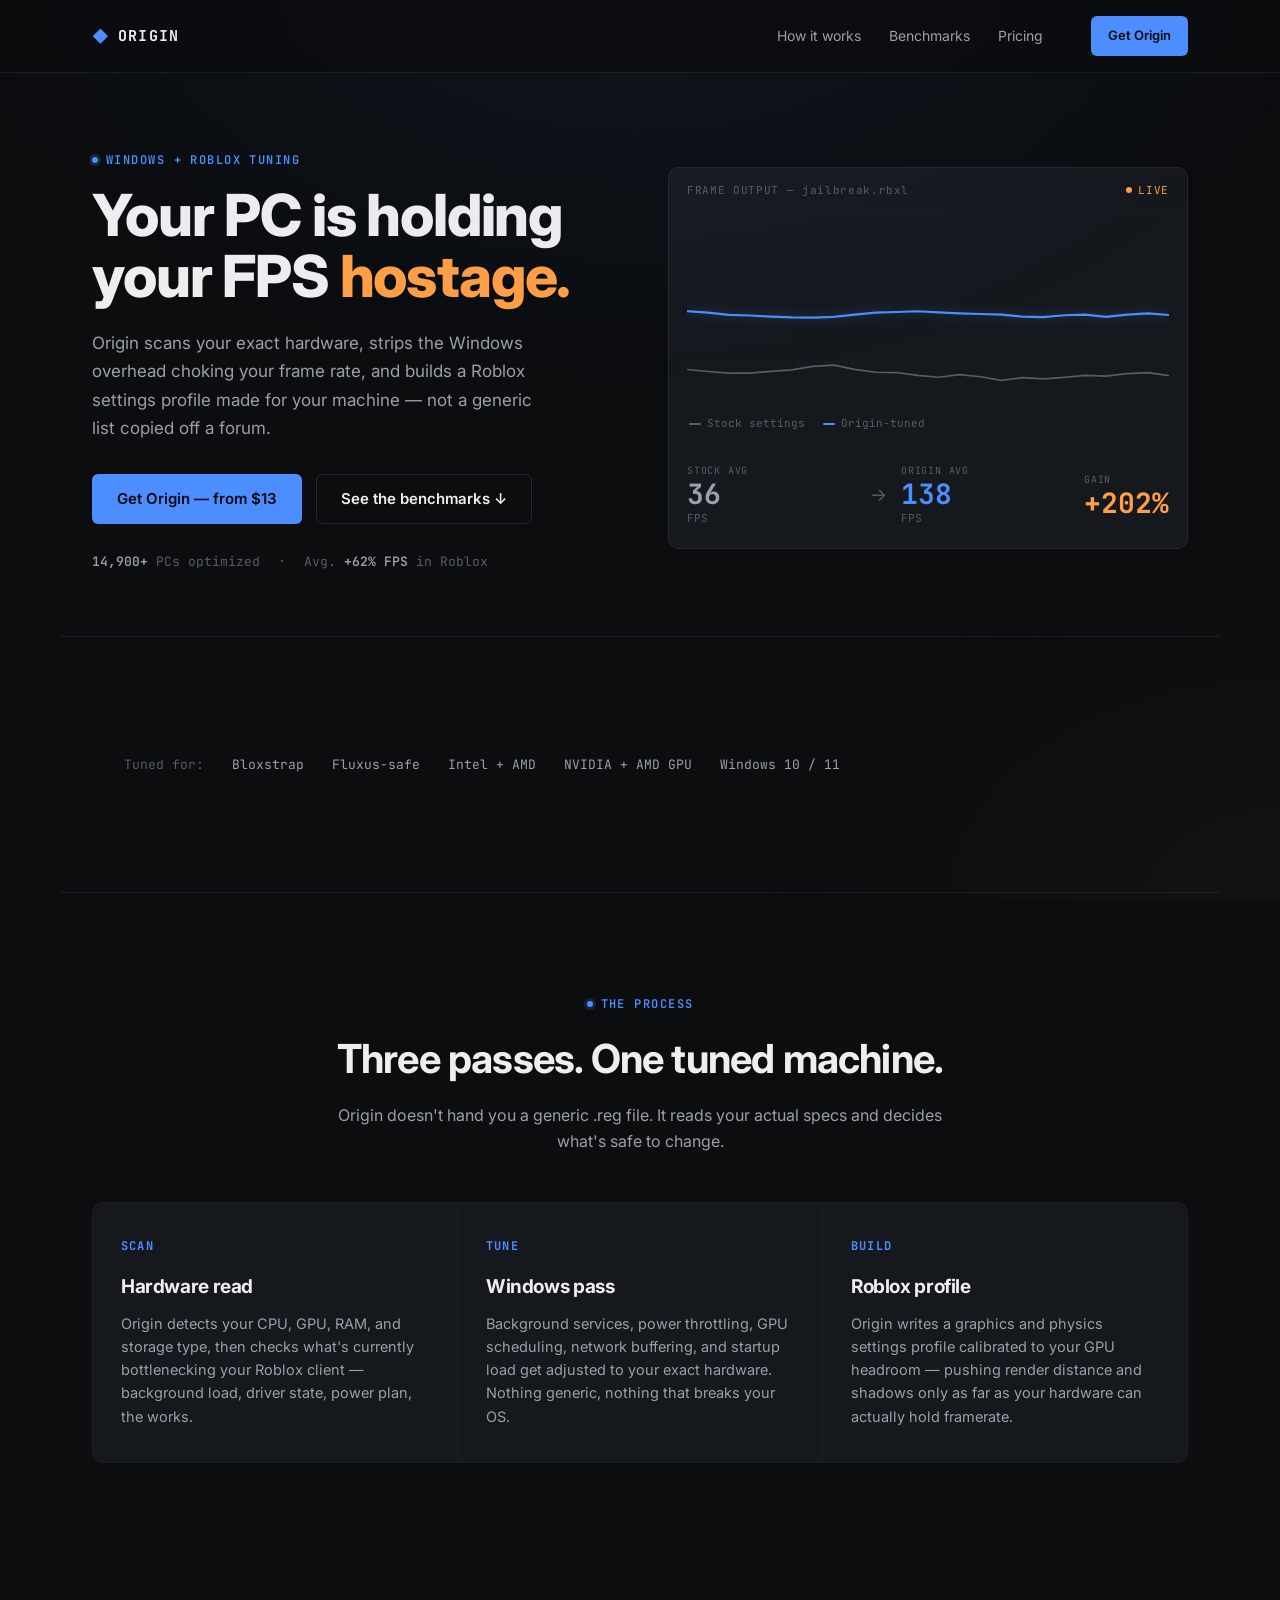
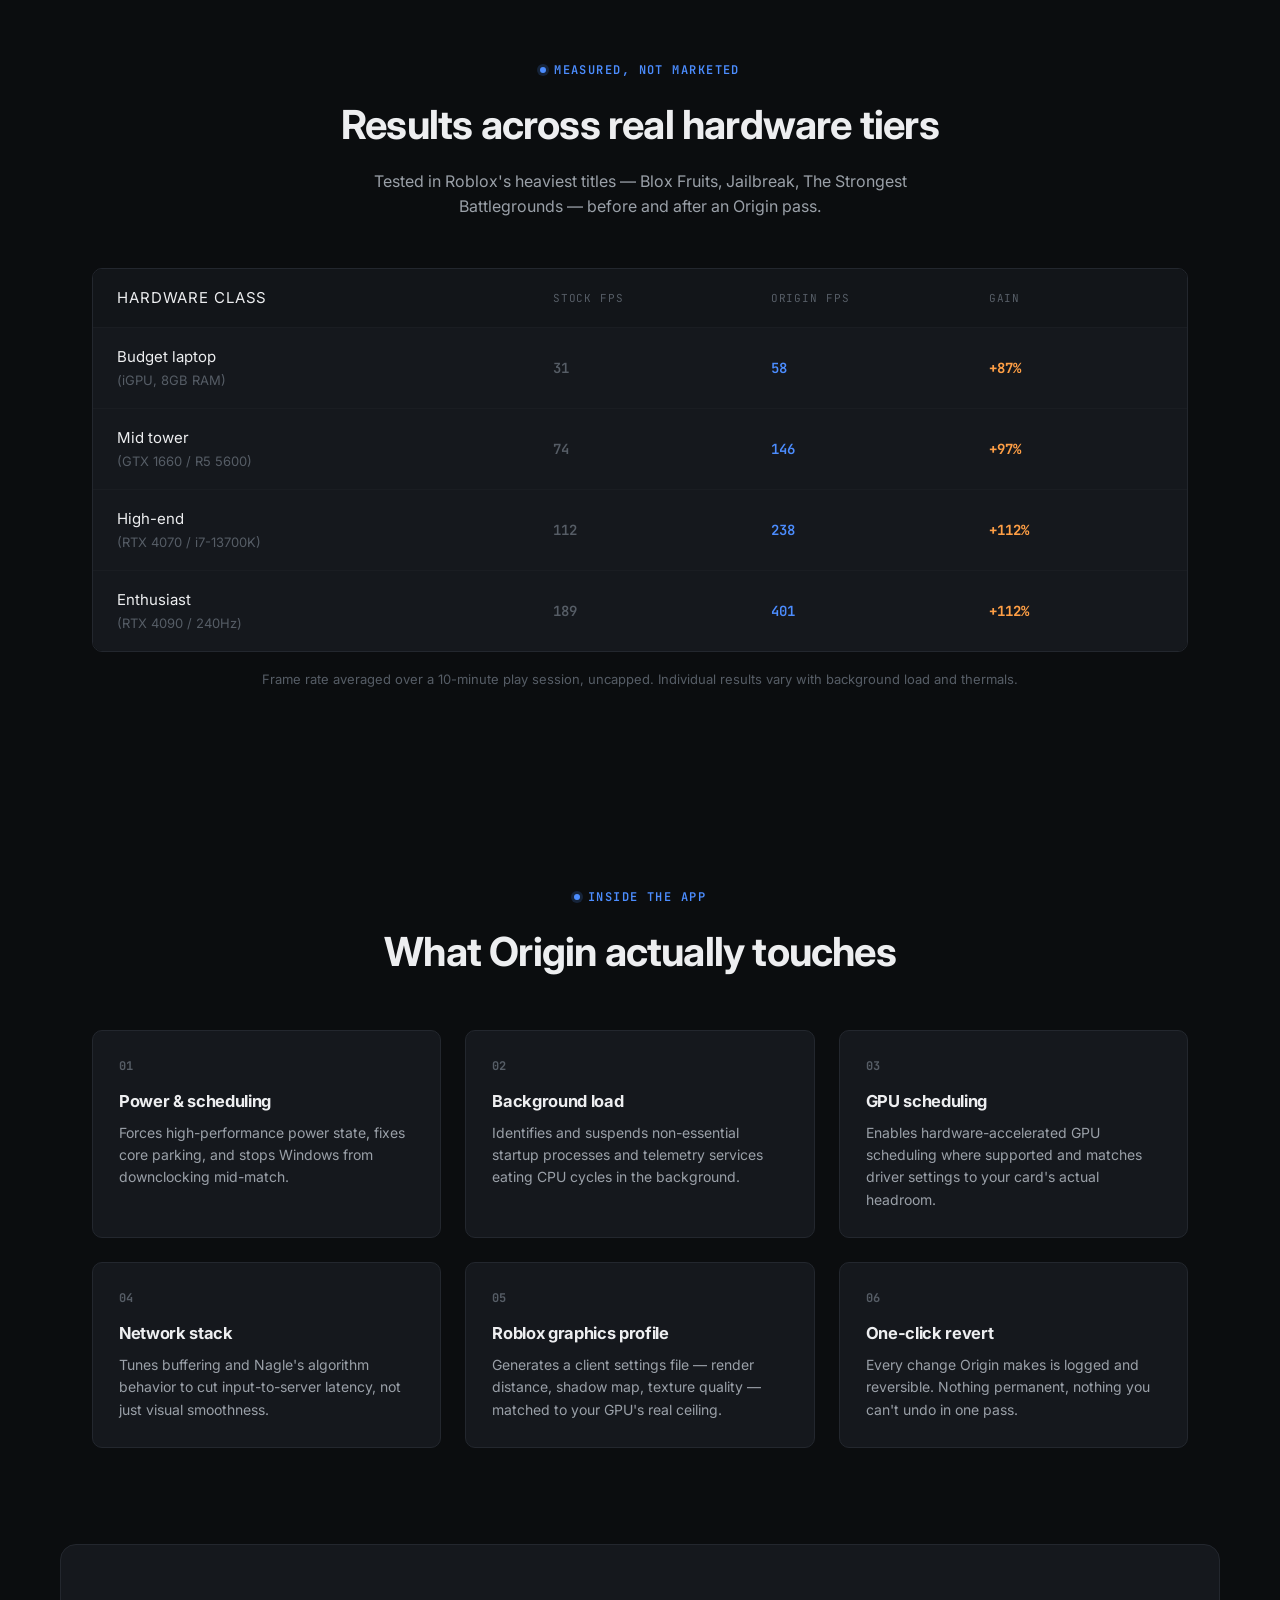
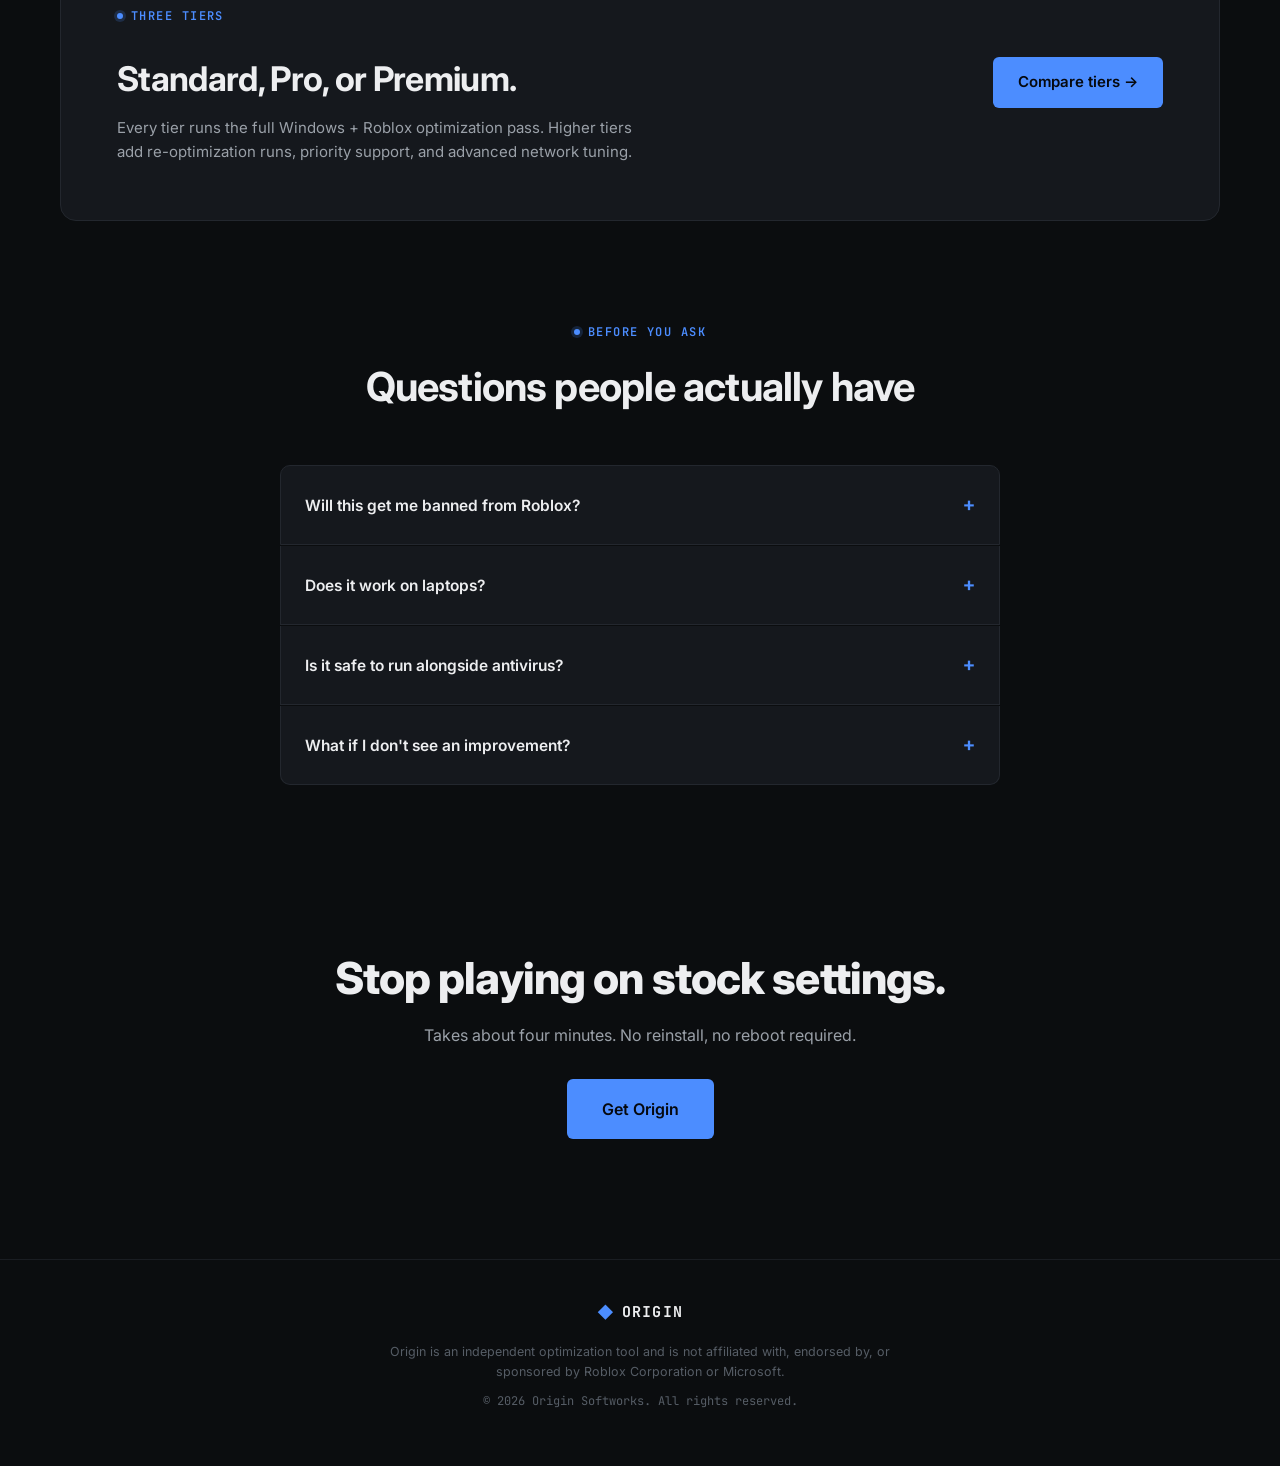
==== commit b6351c40: "Update index.html" ====
--- a/index.html
+++ b/index.html
@@ -40,7 +40,7 @@
         <h1>Your PC is holding<br>your FPS <span class="hl">hostage.</span></h1>
         <p class="hero-sub">Origin scans your exact hardware, strips the Windows overhead choking your frame rate, and builds a Roblox settings profile made for your machine — not a generic list copied off a forum.</p>
         <div class="hero-actions">
-          <a href="purchase.html" class="btn btn-primary">Get Origin — from $9</a>
+          <a href="purchase.html" class="btn btn-primary">Get Origin — from $13</a>
           <a href="#benchmarks" class="btn btn-ghost">See the benchmarks ↓</a>
         </div>
         <div class="hero-trust">
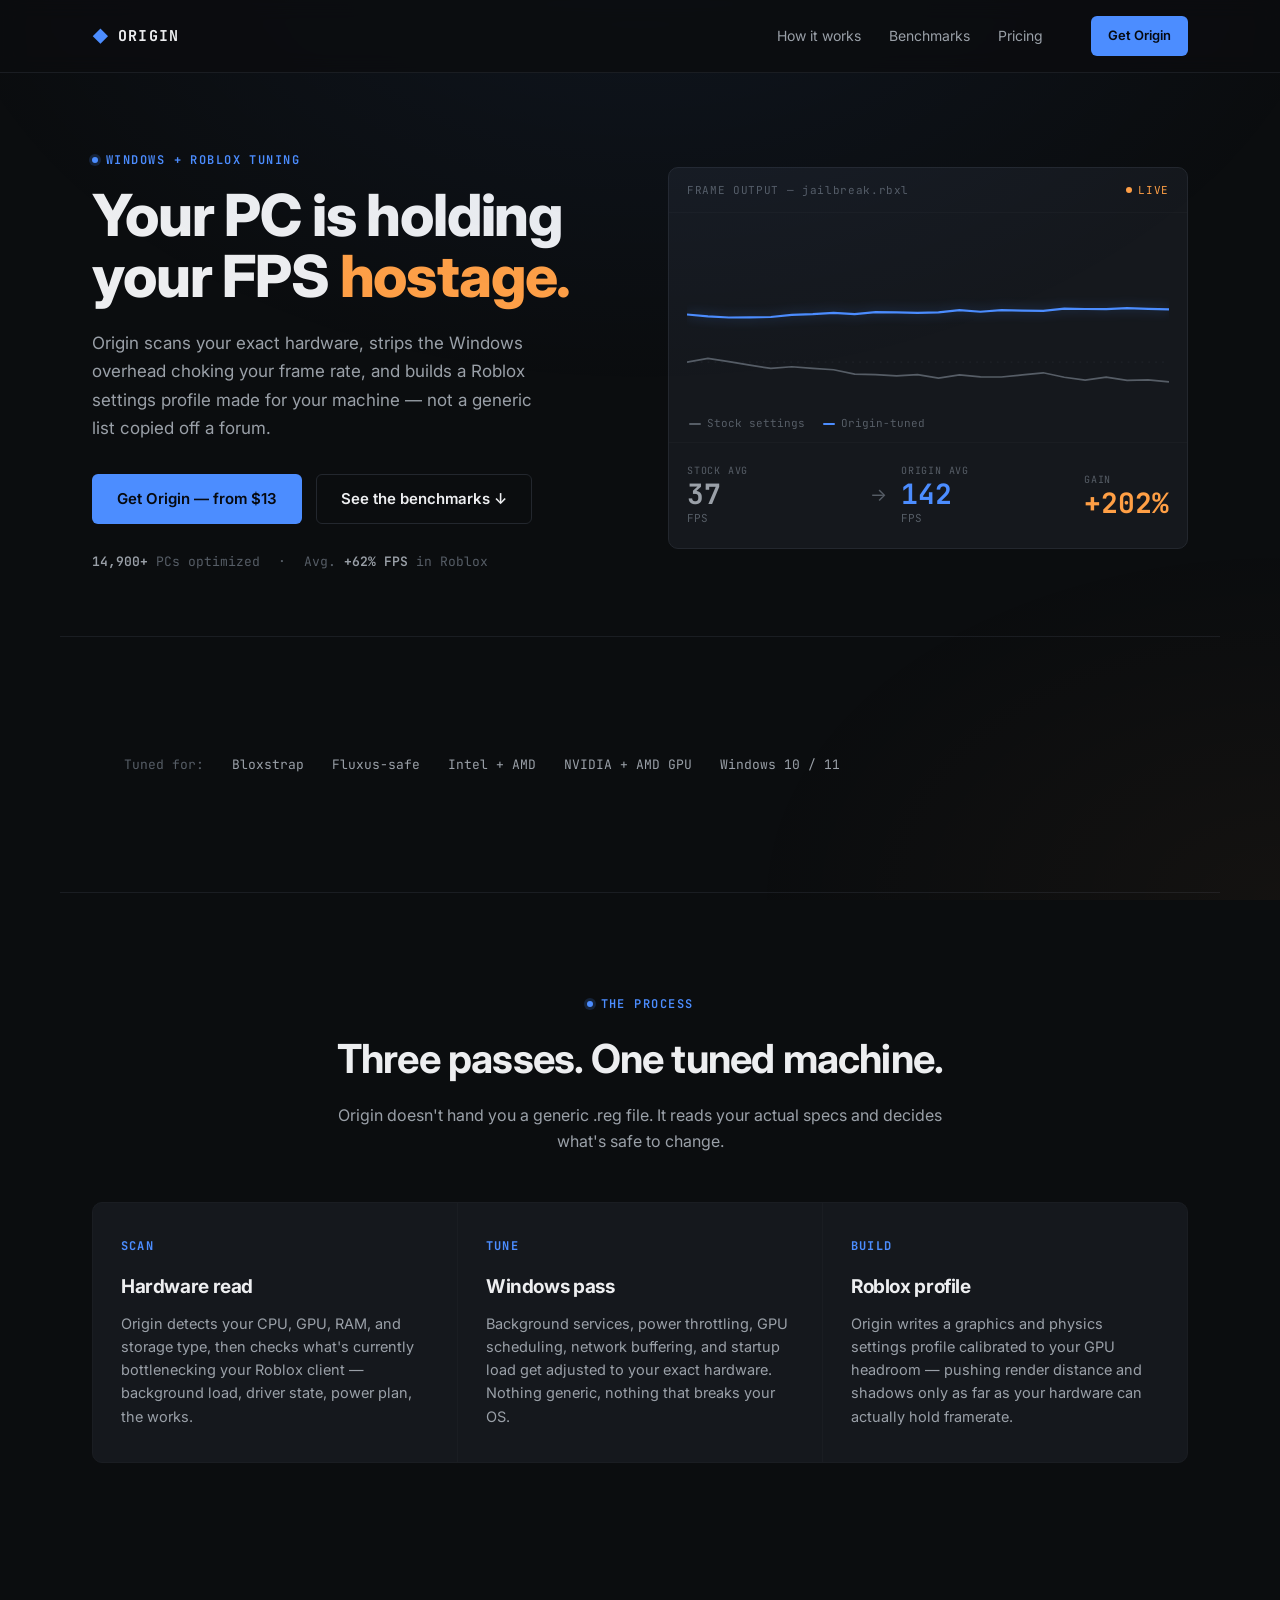
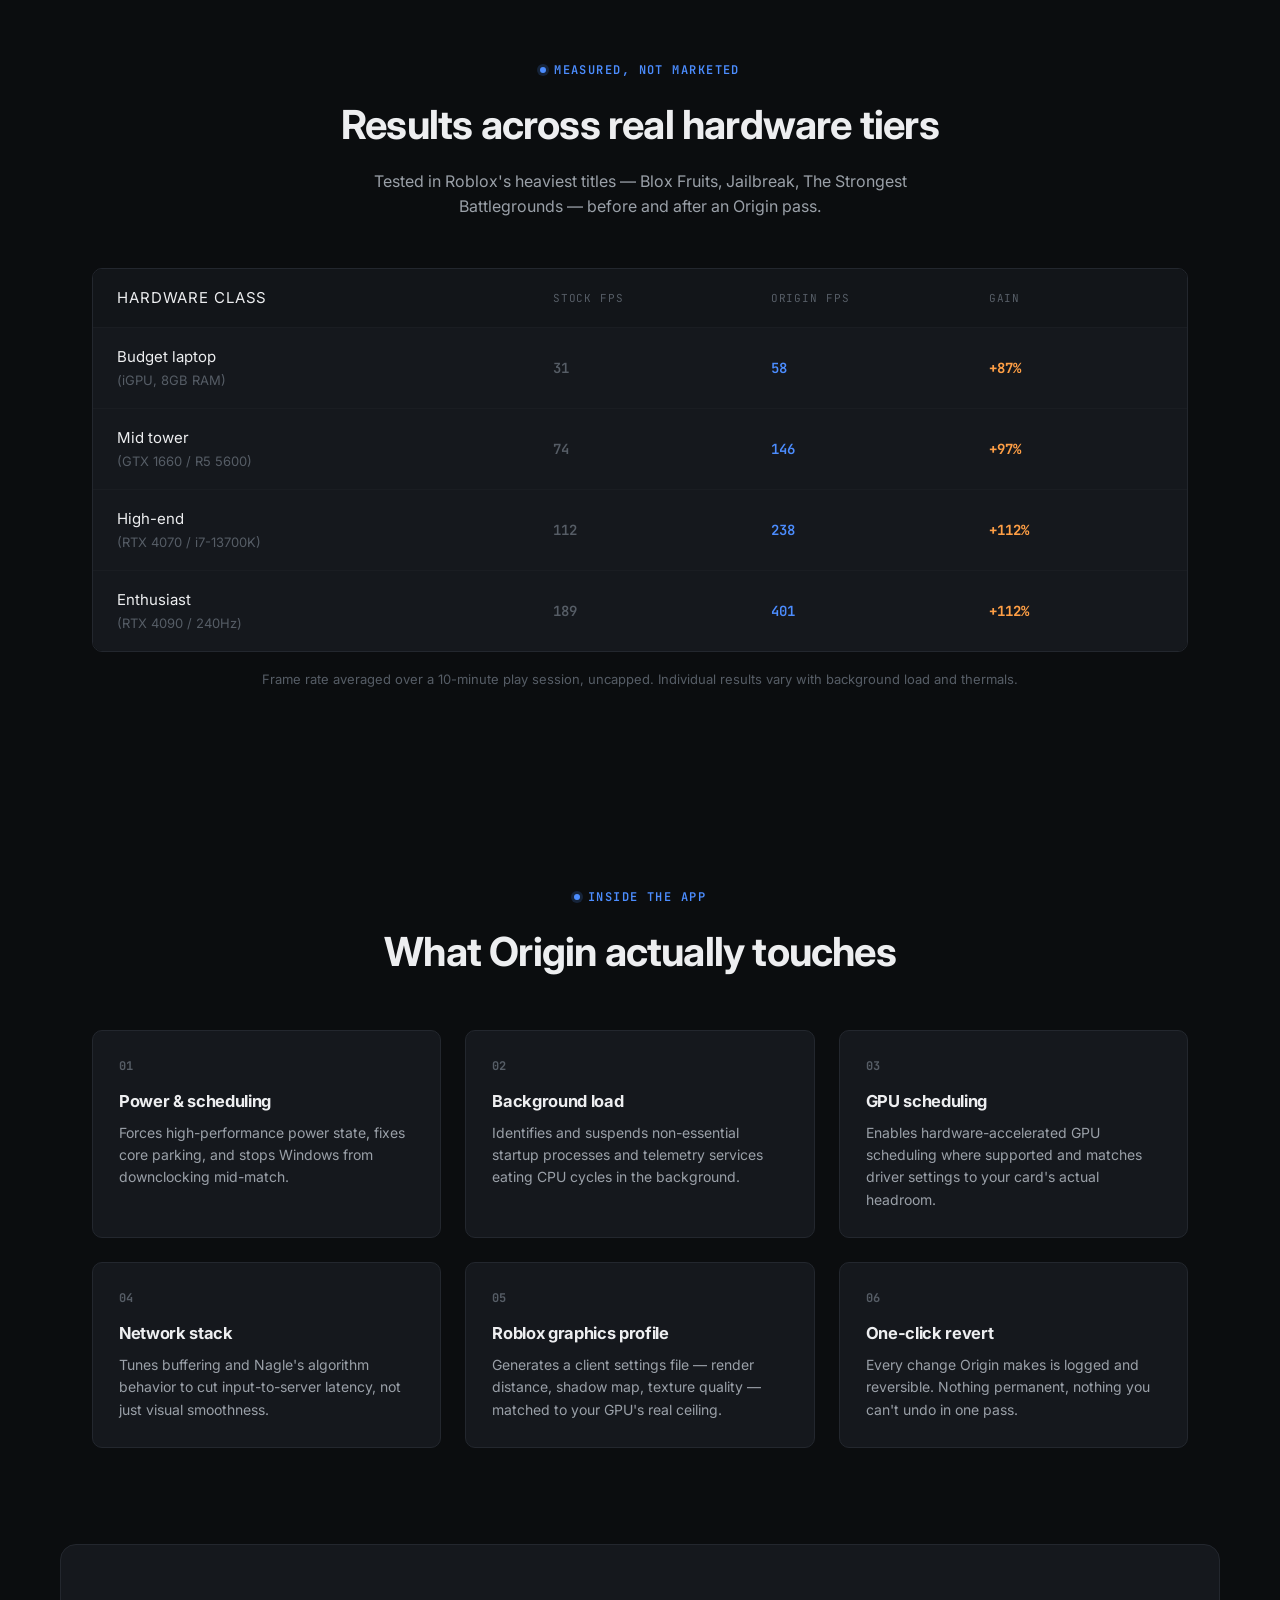
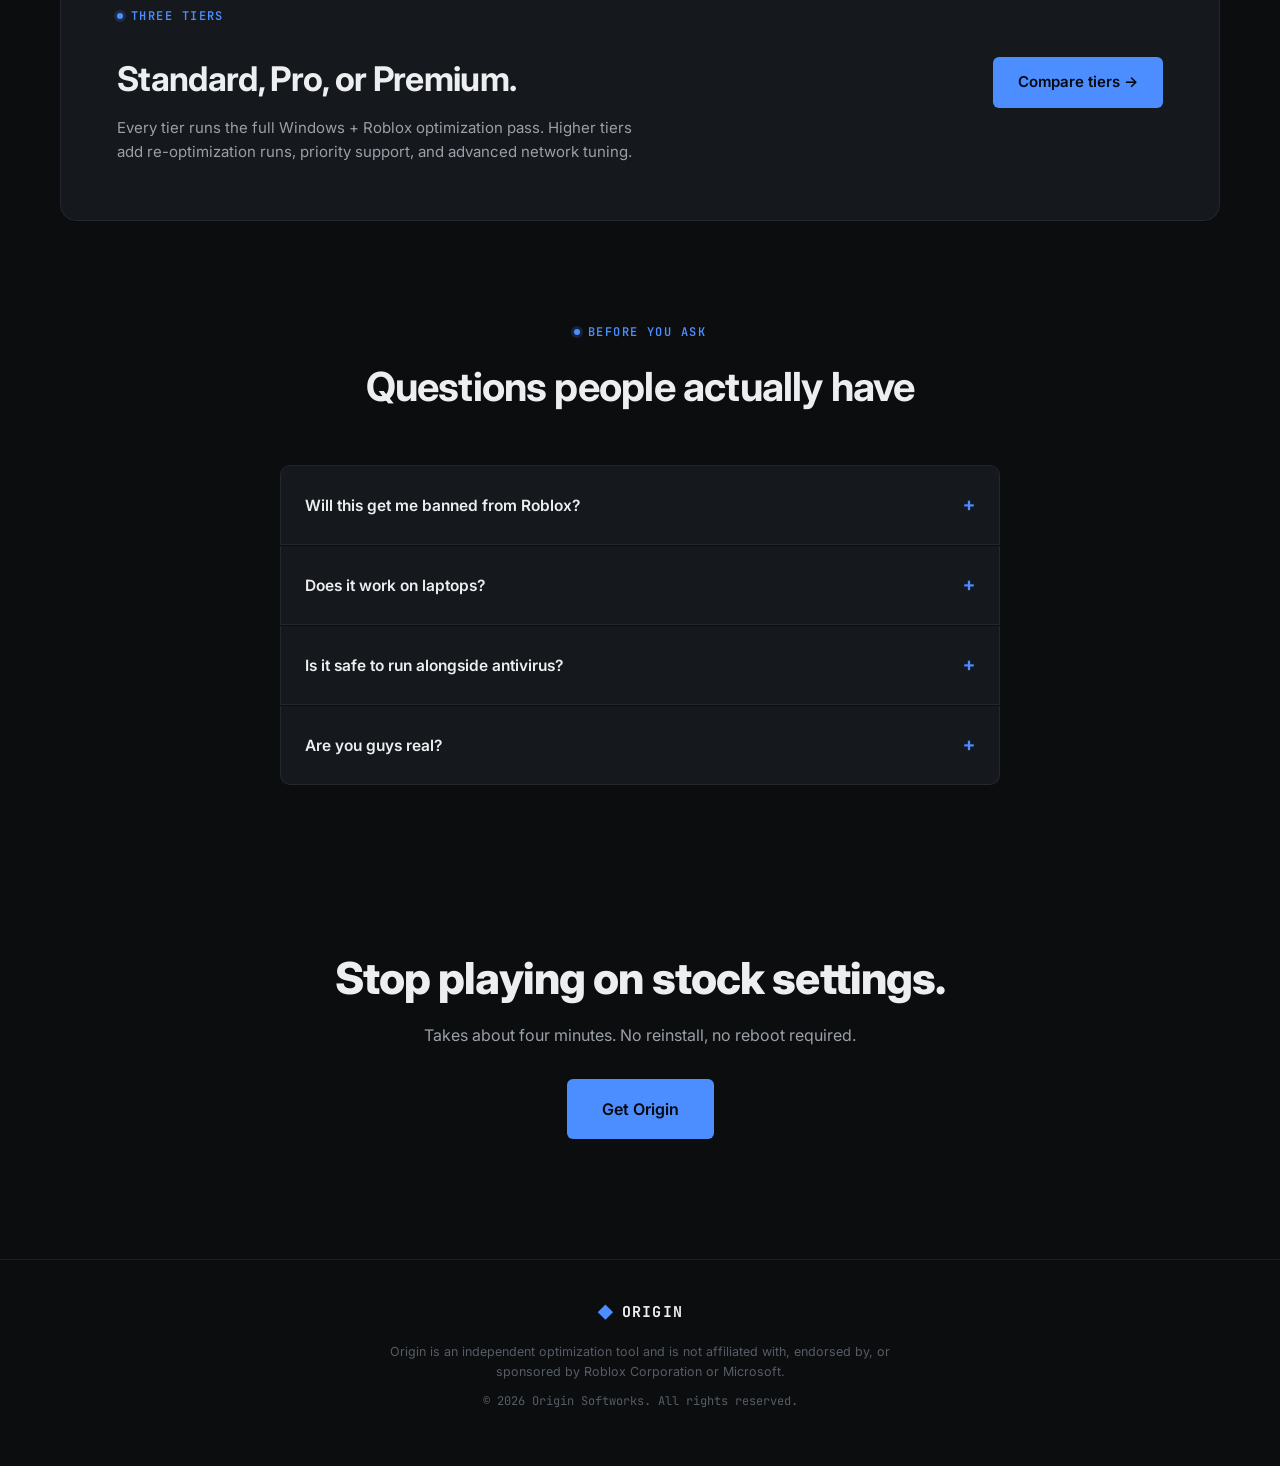
==== commit 1b3fb022: "Update index.html" ====
--- a/index.html
+++ b/index.html
@@ -241,8 +241,8 @@
         <p>Origin doesn't run in the background or require elevated persistent access — it makes its pass, writes a change log, and exits. You can review every change before it's applied.</p>
       </details>
       <details class="faq-item">
-        <summary>What if I don't see an improvement?</summary>
-        <p>Every license includes a 7-day refund window if your benchmarked FPS doesn't improve. Details are on the purchase page for each tier.</p>
+        <summary>Are you guys real?</summary>
+        <p> Check our vouches in our Discord! :)</p>
       </details>
     </div>
   </section>
